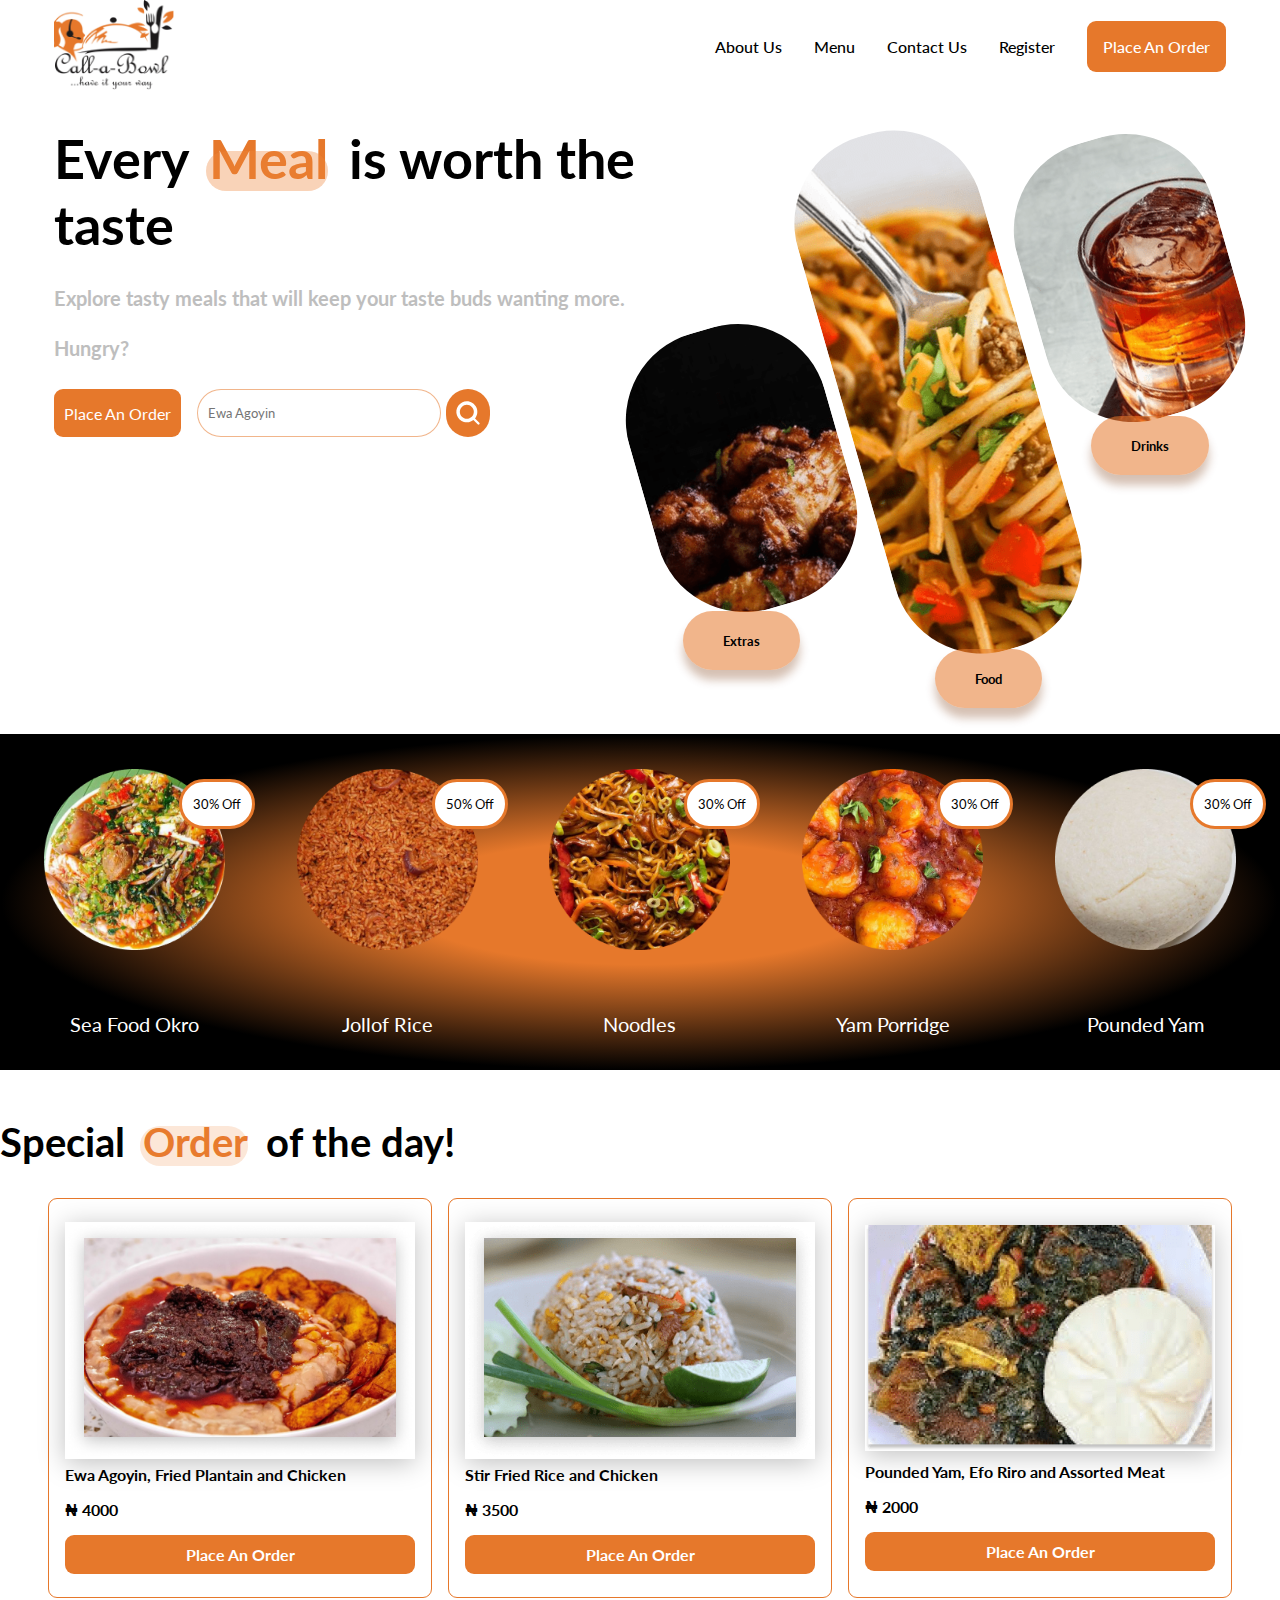
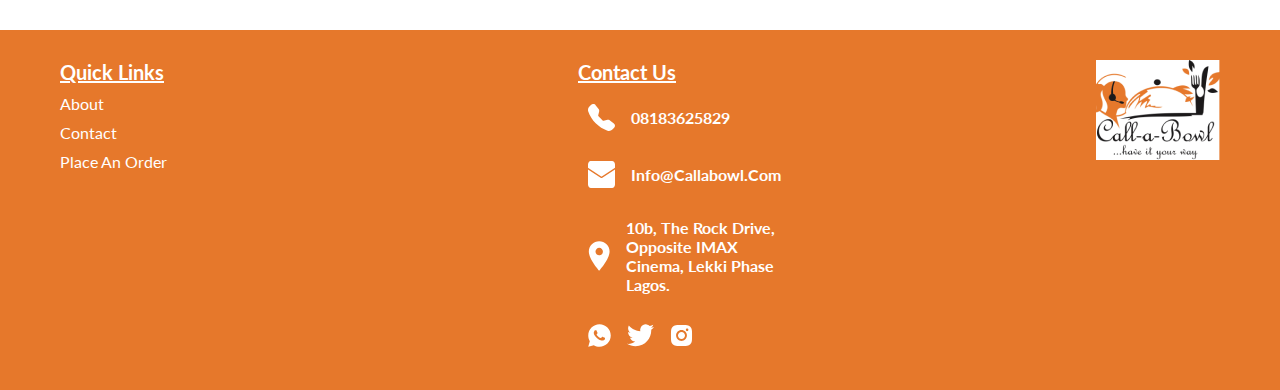
==== index.html @ 38d859dd "added cart" ====
<!DOCTYPE html>
<html lang="en">
<head>
    <meta charset="UTF-8">
    <meta http-equiv="X-UA-Compatible" content="IE=edge">
    <meta name="viewport" content="width=device-width, initial-scale=1.0">
    <meta property="og:title" content="Call A Bowl">
    <meta property="og:description" content="A passionate web developer">
    <meta property="og:image" content="https://github.com/AduDanielTech/Adu-Daniel/blob/main/Portfolio-website/image/page-link-img.png?raw=true">
    <meta property="og:url" content="https://adu-daniel-fhejs7g.vercel.app/">
    <title>Call A Bowl</title>
    <link rel="stylesheet" href="style.css">
    <link
    rel="stylesheet"
    href="https://cdnjs.cloudflare.com/ajax/libs/font-awesome/5.14.0/css/all.min.css"
  />

    
</head>
<body>
    <header>
        <nav class="nav"  id="nav">            
        <div class="nav-header" >
            <a href="https://adudanieltech.github.io/call-a-bowl/">

                <img src="./images/logo 4.png" alt="logo" class="nav_logo_img">    
            </a>
            <button class="nav-toggle">
             <i class="fas fa-bars"></i>
           </button>       
           
        </div>
         <div class="link_container">
            <div class="nav_links">
                <div class="nav_links_div">
                    <a href="./about.html" class="nav_link">
                        about us
                </a>
            </div>
                <div class="nav_links_div">
                    <a href="./menu.html" class="nav_link">menu</a>
                </div>
                <div class="nav_links_div">
                    <a href="./contact.html" class="nav_link">
                        contact us
                </a>
            </div>
                <div class="nav_links_div">
                    <a href="#register" class="nav_link">
                        register
                </a>
            </div>
                    <a href="./menu.html"class="orange-bg order_link" >
                        place an order
                </a>
        </div>
        
         </div>
        </nav>
    </header>
  <main >
    <section class="landing_page">
            <div>
                    <h1>
                        Every <span class="orange"><span class="orange_span"></span> <span class="orange_span"></span> Meal</span> is worth the taste
                    </h1>
                    <p>Explore tasty meals that will keep your taste buds wanting more. Hungry? </p>
                <div class="landing_buttons">
                    <a href="./menu.html" class="orange-bg order_btn">place an order</a>
                  <div class="search">
                    <input type="text" placeholder="ewa agoyin">
                    <button class="orange-bg search_btn"><svg width="24" height="24" viewBox="0 0 24 24" fill="none" xmlns="http://www.w3.org/2000/svg">
                        <path fill-rule="evenodd" clip-rule="evenodd" d="M10.8329 0.333252C9.15562 0.333434 7.50284 0.735403 6.01286 1.50551C4.52288 2.27562 3.23907 3.39145 2.26889 4.75961C1.29871 6.12776 0.670397 7.70842 0.436546 9.36927C0.202695 11.0301 0.370113 12.7228 0.924785 14.3057C1.47946 15.8885 2.40524 17.3155 3.62464 18.4671C4.84404 19.6187 6.32156 20.4614 7.93353 20.9247C9.5455 21.388 11.245 21.4584 12.8898 21.13C14.5345 20.8017 16.0767 20.084 17.3872 19.0373L21.6747 23.3248C21.8947 23.5373 22.1894 23.6549 22.4953 23.6522C22.8012 23.6495 23.0938 23.5268 23.3101 23.3105C23.5264 23.0942 23.6491 22.8016 23.6518 22.4957C23.6545 22.1898 23.5369 21.8951 23.3244 21.6751L19.0368 17.3876C20.2712 15.8428 21.0442 13.9808 21.2669 12.016C21.4897 10.0512 21.1531 8.06342 20.2959 6.2815C19.4387 4.49957 18.0957 2.99591 16.4216 1.94359C14.7475 0.891278 12.8102 0.333081 10.8329 0.333252ZM3.83285 10.8333C3.83285 9.914 4.01391 9.00375 4.36569 8.15447C4.71748 7.30519 5.23309 6.53351 5.8831 5.8835C6.53311 5.23349 7.30479 4.71788 8.15407 4.3661C9.00334 4.01431 9.9136 3.83325 10.8329 3.83325C11.7521 3.83325 12.6624 4.01431 13.5116 4.3661C14.3609 4.71788 15.1326 5.23349 15.7826 5.8835C16.4326 6.53351 16.9482 7.30519 17.3 8.15447C17.6518 9.00375 17.8329 9.914 17.8329 10.8333C17.8329 12.6898 17.0954 14.4702 15.7826 15.783C14.4698 17.0958 12.6894 17.8333 10.8329 17.8333C8.97633 17.8333 7.19586 17.0958 5.8831 15.783C4.57035 14.4702 3.83285 12.6898 3.83285 10.8333Z" fill="white"/>
                        </svg>
                        </button>
                  </div>
                </div>
            </div>
            <div class="landing_page_images">
                <div class="tilt">
                    <div class="tilt-background" style="background: url(./images/image19.png) lightgray 50% / cover no-repeat;"></div>
                    <a  href="" class="tilt-text">Extras</a>
                </div>
                <div class=" tilt middle_tilt ">
                    <div class="tilt-background tilt-middle" style="background: url(./images/image17.png) lightgray 50% / cover no-repeat; "></div>
                    <a class="tilt-text">Food</a>
                    
                </div>
                <div class="tilt">
                    <div class="tilt-background" style="background: url(./images/image18.png) lightgray 50% / cover no-repeat;"></div>
                    <a class="tilt-text">Drinks</a>

                </div>
            </div>
    </section>
    <section class="quick_select">
         <div>
            <a href="" class="quick_select_food">
                <div>
                    <img class="quick_select_food_ellipse" src="./images/Ellipse 18.png" alt="pizza">
                    <span class="off-price"> 30% off</span>
                </div>
                <p>Sea Food Okro</p>
            </a>
            <a href="" class="quick_select_food">
                <div>
                    <img class="quick_select_food_ellipse" src="./images/Ellipse 17.png" alt="pizza">
                    <span class="off-price"> 50% off</span>
                </div>
                <p>jollof rice</p>
            </a>
            <a href="" class="quick_select_food">
                <div>
                    <img class="quick_select_food_ellipse" src="./images/Ellipse 19.png" alt="pizza">
                    <span class="off-price"> 30% off</span>
                </div>
                <p>Noodles</p>
            </a>
            <a href="" class="quick_select_food">
                <div>
                    <img class="quick_select_food_ellipse" src="./images/Ellipse 20.png" alt="pizza">
                    <span class="off-price"> 30% off</span>
                </div>
                <p>Yam porridge</p>
            </a>
            <a href="./menu.html#YAM & PLANTAIN" class="quick_select_food">
                <div>
                    <img class="quick_select_food_ellipse" src="./images/Ellipse 22.png" alt="pizza">
                    <span class="off-price"> 30% off</span>
                </div>
                <p>Pounded yam</p>
            </a>
         </div>
    </section>
    <section class="special_order"> 
        
            <h1>Special <span class="orange"><span class="orange_span"></span>order</span> of the day!</h1>
            <div>
                <div class="special_order_cards">
                    <img class="special_order_cards_img" src="./images/Rectangle12.png">
                    <div class="special_details">
                    <p>Ewa Agoyin, Fried Plantain and Chicken</p>
                    <p class="special_details_price"> <strong> ₦</strong> 4000</p>
                    <button class="orange-bg order_btn">place an order</button>
                </div>
                </div>
                <div class="special_order_cards">
                    <img class="special_order_cards_img" src="./images/Rectangle13.png">
                    <div class="special_details">
                    <p>Stir Fried Rice and Chicken</p>
                    <p class="special_details_price"> <strong> ₦</strong> 3500</p>
                    <button class="orange-bg order_btn">place an order</button>
                </div>
                </div>
                <div class="special_order_cards">
                    <img class="special_order_cards_img" src="./images/Rectangle14.png">
                  <div class="special_details">
                    <p>Pounded Yam, Efo Riro and Assorted Meat</p>
                    <p class="special_details_price"> <strong> ₦</strong> 2000</p>
                    <button class="orange-bg order_btn">place an order</button>
                  </div>
                </div>
                
            </div>
        
    </section>
</main>
<a class="scroll-link top-link" href="#home">
    <i class="fas fa-arrow-up"></i>
  </a>
  <footer>
        
    <div class=" footer_div quick-links">
        <p class="footer-label">Quick links</p>
        <a href="#about">about</a>
        <a href="#contact">contact</a>
        <a href="#place-an-order">place an order</a>
        </div>
    <div class="footer_div contact_us_footer">
        <p class="footer-label">contact us</p>
       <div>
            <svg class="phone_svg" width="27" height="27" viewBox="0 0 27 27" fill="none" xmlns="http://www.w3.org/2000/svg">
            <path fill-rule="evenodd" clip-rule="evenodd" d="M3.18173 0.862255C3.477 0.56743 3.83156 0.338722 4.2219 0.191288C4.61225 0.0438543 5.02947 -0.0189393 5.44592 0.00706882C5.86237 0.0330769 6.26853 0.147293 6.6375 0.342147C7.00647 0.537002 7.32981 0.808046 7.58611 1.13732L10.6152 5.02869C11.1704 5.74251 11.3661 6.67232 11.1467 7.54982L10.2237 11.2454C10.1759 11.4369 10.1785 11.6374 10.2312 11.8275C10.2838 12.0176 10.3847 12.1909 10.524 12.3305L14.6702 16.4767C14.81 16.6163 14.9836 16.7174 15.174 16.77C15.3645 16.8227 15.5653 16.8251 15.757 16.7771L19.4509 15.854C19.884 15.7457 20.3359 15.7373 20.7727 15.8294C21.2095 15.9215 21.6196 16.1117 21.972 16.3856L25.8634 19.4129C27.2624 20.5014 27.3906 22.5686 26.1385 23.819L24.3936 25.5639C23.1449 26.8126 21.2785 27.3611 19.5387 26.7485C15.0857 25.1817 11.0426 22.6324 7.70929 19.2898C4.36684 15.957 1.81757 11.9145 0.250545 7.46207C-0.36033 5.72394 0.188107 3.85588 1.43686 2.60713L3.18173 0.862255Z" fill="white"/>
            </svg>
            <p>08183625829</p>
        </div>
       <div>
            <svg class="email_svg" viewBox="0 0 27 27" fill="none" xmlns="http://www.w3.org/2000/svg">
                <path d="M24.0652 0H2.93478C2.54938 0 2.16775 0.0918877 1.81169 0.270417C1.45563 0.448945 1.1321 0.710619 0.859578 1.0405C0.309199 1.70672 1.00572e-08 2.6103 1.00572e-08 3.55248V6.39447C-1.95074e-05 6.52211 0.0283686 6.6474 0.0821804 6.75717C0.135992 6.86694 0.21324 6.95714 0.305804 7.01828L13.2188 15.5442C13.3051 15.6012 13.4018 15.631 13.5 15.631C13.5982 15.631 13.6949 15.6012 13.7812 15.5442L26.6942 7.01828C26.7868 6.95714 26.864 6.86694 26.9178 6.75717C26.9716 6.6474 27 6.52211 27 6.39447V3.55248C27 2.6103 26.6908 1.70672 26.1404 1.0405C25.59 0.374278 24.8436 0 24.0652 0Z" fill="white"/>
                <path d="M14.3435 16.7931C14.085 16.9634 13.7955 17.0527 13.5012 17.0527C13.2069 17.0527 12.9173 16.9634 12.6589 16.7931L0.0135 8.44543L0 8.45609V23.4476C0 24.3897 0.309199 25.2933 0.859578 25.9596C1.40996 26.6258 2.15643 27.0001 2.93478 27.0001H24.0652C24.8436 27.0001 25.59 26.6258 26.1404 25.9596C26.6908 25.2933 27 24.3897 27 23.4476V8.45609L26.9865 8.44614L14.3435 16.7931Z" fill="white"/>
                </svg>
                <p>info@callabowl.com</p>                    
       </div>
       <div>
            <svg class="map_svg" viewBox="0 0 17 24" fill="none" xmlns="http://www.w3.org/2000/svg">
                <path d="M8.5 11.4375C7.75408 11.4375 7.03871 11.1412 6.51126 10.6137C5.98382 10.0863 5.6875 9.37092 5.6875 8.625C5.6875 7.87908 5.98382 7.16371 6.51126 6.63626C7.03871 6.10882 7.75408 5.8125 8.5 5.8125C9.24592 5.8125 9.96129 6.10882 10.4887 6.63626C11.0162 7.16371 11.3125 7.87908 11.3125 8.625C11.3125 8.99434 11.2398 9.36007 11.0984 9.7013C10.9571 10.0425 10.7499 10.3526 10.4887 10.6137C10.2276 10.8749 9.91753 11.0821 9.5763 11.2234C9.23507 11.3648 8.86934 11.4375 8.5 11.4375ZM8.5 0.75C6.41142 0.75 4.40838 1.57969 2.93153 3.05653C1.45469 4.53338 0.625 6.53642 0.625 8.625C0.625 14.5312 8.5 23.25 8.5 23.25C8.5 23.25 16.375 14.5312 16.375 8.625C16.375 6.53642 15.5453 4.53338 14.0685 3.05653C12.5916 1.57969 10.5886 0.75 8.5 0.75Z" fill="white"/>
                </svg>
                
            <p>10b, The Rock Drive, Opposite IMAX Cinema, Lekki Phase Lagos.</p>
       </div>
       <div class="footer_socials">
        <a href="">
            <svg width="23" height="23" viewBox="0 0 23 23" fill="none" xmlns="http://www.w3.org/2000/svg">
                <path d="M11.502 0.25C17.7153 0.25 22.752 5.28663 22.752 11.5C22.752 17.7134 17.7153 22.75 11.502 22.75C9.51384 22.7532 7.56071 22.2271 5.84322 21.2256L0.256469 22.75L1.77747 17.161C0.775199 15.443 0.248647 13.489 0.251969 11.5C0.251969 5.28663 5.28859 0.25 11.502 0.25ZM7.66797 6.2125L7.44297 6.2215C7.29731 6.23037 7.15495 6.26864 7.02447 6.334C6.90243 6.40311 6.79103 6.4895 6.69372 6.5905C6.55872 6.71763 6.48222 6.82788 6.40009 6.93475C5.98398 7.47577 5.75994 8.13998 5.76334 8.8225C5.76559 9.37375 5.90959 9.91037 6.13459 10.4121C6.59472 11.4269 7.35184 12.5012 8.35084 13.4969C8.59159 13.7365 8.82784 13.9773 9.08209 14.2011C10.3234 15.294 11.8026 16.0822 13.4021 16.5029L14.0411 16.6007C14.2492 16.612 14.4573 16.5963 14.6666 16.5861C14.9942 16.5692 15.3142 16.4805 15.6037 16.3263C15.751 16.2504 15.8948 16.1678 16.0346 16.0787C16.0346 16.0787 16.083 16.0472 16.1752 15.9775C16.3271 15.865 16.4205 15.7851 16.5465 15.6535C16.6398 15.5568 16.7208 15.4431 16.7827 15.3138C16.8705 15.1304 16.9582 14.7805 16.9942 14.4891C17.0212 14.2664 17.0133 14.1449 17.01 14.0695C17.0055 13.9491 16.9053 13.8243 16.7962 13.7714L16.1415 13.4778C16.1415 13.4778 15.1627 13.0514 14.5642 12.7791C14.5016 12.7518 14.4345 12.7361 14.3662 12.733C14.2892 12.7251 14.2115 12.7338 14.1381 12.7584C14.0648 12.783 13.9976 12.8231 13.941 12.8759C13.9353 12.8736 13.86 12.9377 13.0466 13.9233C12.9999 13.986 12.9356 14.0334 12.8619 14.0594C12.7881 14.0855 12.7083 14.089 12.6326 14.0695C12.5593 14.0498 12.4875 14.025 12.4177 13.9953C12.2782 13.9368 12.2298 13.9142 12.1342 13.8737C11.4885 13.592 10.8907 13.2113 10.3623 12.7454C10.2206 12.6216 10.089 12.4866 9.95397 12.3561C9.51138 11.9323 9.12566 11.4528 8.80647 10.9296L8.74009 10.8228C8.69242 10.7509 8.65387 10.6735 8.62534 10.5921C8.58259 10.4268 8.69397 10.294 8.69397 10.294C8.69397 10.294 8.96734 9.99475 9.09447 9.83275C9.21822 9.67525 9.32284 9.52225 9.39034 9.41313C9.52309 9.19938 9.56472 8.98 9.49497 8.81013C9.17997 8.04063 8.85372 7.2745 8.51847 6.514C8.45209 6.36325 8.25522 6.25525 8.07634 6.23387C8.01559 6.22712 7.95484 6.22038 7.89409 6.21588C7.74301 6.20837 7.59162 6.20987 7.44072 6.22038L7.66684 6.21137L7.66797 6.2125Z" fill="white"/>
                </svg>
        </a>
            <a href="">
                <svg width="27" height="23" viewBox="0 0 27 23" fill="none" xmlns="http://www.w3.org/2000/svg">
                    <path d="M8.48137 22.3124C18.6705 22.3124 24.2443 13.8699 24.2443 6.56132C24.2443 6.32507 24.2443 6.08545 24.2342 5.8492C25.3193 5.06364 26.2559 4.09108 27 2.97707C25.9863 3.42401 24.9122 3.71857 23.8123 3.8512C24.9708 3.15871 25.8385 2.06915 26.2541 0.785011C25.1657 1.42985 23.9743 1.88252 22.7323 2.1232C21.8973 1.23393 20.7924 0.64481 19.5886 0.447102C18.3849 0.249394 17.1496 0.454129 16.074 1.02959C14.9984 1.60506 14.1426 2.51913 13.6391 3.63024C13.1357 4.74134 13.0126 5.98746 13.2891 7.17557C11.0864 7.06513 8.93163 6.49293 6.96438 5.49608C4.99714 4.49923 3.2614 3.1 1.86975 1.38914C1.16326 2.60934 0.947656 4.05269 1.26672 5.42609C1.58577 6.79948 2.41558 7.99997 3.58762 8.78376C2.70935 8.75392 1.85038 8.51808 1.08 8.09526V8.1712C1.08151 9.44945 1.52433 10.688 2.3336 11.6774C3.14287 12.6669 4.26895 13.3465 5.5215 13.6016C5.04607 13.7325 4.55495 13.7978 4.06181 13.7956C3.71416 13.7967 3.3672 13.7645 3.02569 13.6994C3.3797 14.7998 4.06902 15.7619 4.9971 16.4509C5.92518 17.1399 7.04554 17.5214 8.20125 17.5419C6.23794 19.0839 3.81274 19.9203 1.31625 19.9162C0.876354 19.9181 0.436764 19.8927 0 19.8403C2.53381 21.4556 5.47644 22.3134 8.48137 22.3124Z" fill="white"/>
                    </svg>
                    
            </a>
            <a href="">
                <svg width="23" height="23" viewBox="0 0 23 23" fill="none" xmlns="http://www.w3.org/2000/svg">
                    <path d="M11.5 7.98521C9.56465 7.98521 7.98526 9.5646 7.98526 11.5C7.98526 13.4353 9.56465 15.0147 11.5 15.0147C13.4354 15.0147 15.0147 13.4353 15.0147 11.5C15.0147 9.5646 13.4354 7.98521 11.5 7.98521ZM22.0416 11.5C22.0416 10.0445 22.0548 8.6022 21.973 7.14937C21.8913 5.46187 21.5063 3.96421 20.2724 2.73023C19.0357 1.49361 17.5407 1.11128 15.8532 1.02954C14.3978 0.947806 12.9555 0.960989 11.5026 0.960989C10.0472 0.960989 8.60489 0.947806 7.15205 1.02954C5.46455 1.11128 3.9669 1.49624 2.73291 2.73023C1.49629 3.96685 1.11397 5.46187 1.03223 7.14937C0.950491 8.60484 0.963675 10.0471 0.963675 11.5C0.963675 12.9528 0.950491 14.3977 1.03223 15.8505C1.11397 17.538 1.49893 19.0357 2.73291 20.2697C3.96953 21.5063 5.46455 21.8886 7.15205 21.9704C8.60752 22.0521 10.0498 22.0389 11.5026 22.0389C12.9581 22.0389 14.4004 22.0521 15.8532 21.9704C17.5407 21.8886 19.0384 21.5037 20.2724 20.2697C21.509 19.0331 21.8913 17.538 21.973 15.8505C22.0574 14.3977 22.0416 12.9554 22.0416 11.5ZM11.5 16.9079C8.50733 16.9079 6.09209 14.4926 6.09209 11.5C6.09209 8.50728 8.50733 6.09204 11.5 6.09204C14.4927 6.09204 16.9079 8.50728 16.9079 11.5C16.9079 14.4926 14.4927 16.9079 11.5 16.9079ZM17.1294 7.13355C16.4307 7.13355 15.8664 6.56929 15.8664 5.87056C15.8664 5.17183 16.4307 4.60757 17.1294 4.60757C17.8281 4.60757 18.3924 5.17183 18.3924 5.87056C18.3926 6.03648 18.3601 6.2008 18.2967 6.35413C18.2333 6.50746 18.1402 6.64677 18.0229 6.76409C17.9056 6.88141 17.7663 6.97444 17.613 7.03783C17.4596 7.10123 17.2953 7.13376 17.1294 7.13355Z" fill="white"/>
                    </svg>                            
            </a>
       </div>
    </div>
    
      <img src="./images/logo 4.png" alt="logo" class="footer_logo">  
    
</footer>
    <script src="./js/app.js"></script>
</body>
</html>
---- style.css ----
@import url('https://fonts.googleapis.com/css2?family=Lato:wght@400;700&display=swap');

/* DEFAULTS */
*,
::after,
::before {
  margin: 0;
  padding: 0;
  box-sizing: border-box;
}


:root{
    --white-:#ECECEC;
    --white-low-:#D9D9D9;
    --grey--:rgb(190, 190, 190);
    --orange-100:#E6782B;
    --orange-20:#E6782B33;
    --orange-10:hsla(25, 87%, 59%, 0.2);
    --orange-50:#E6782B8C;
    --orange-80:#E6782BCC;
    --orange-radial-:#E6782B, #000000;
    --default-font-size:1.25rem;
    --small-font-size:1rem;
    --smaller-font-size:0.8rem;
    --smallest-font-size:0.6rem;
    --landing-header-size:  3.4rem;
    --special-order-header-size:2.5rem;
    --page-padding-: 0px 54px ;
    --transition:all ease-in-out 0.3s;
    --btn-font-size-:1rem;
    --lato-font-family:'Lato', sans-serif;
    --light-shadow: 0 5px 15px rgba(0, 0, 0, 0.1);
    --dark-shadow: 0 5px 15px rgba(0, 0, 0, 0.2);
    --radius: 0.5rem;
    --overlay-button-width-:1.5rem;
}
section{
    display: flex;
    max-width: 1300px;
    margin:var(--page-padding-);
}



html {
    scroll-behavior: smooth;
  }

a{
    text-decoration: none;
    color: black;
}
h1,h2,h4,h4,p,a,button,input{
    font-family: 'Lato', sans-serif;
}

button{
    border: none;
    outline: none;
    background: none;
    display: flex;
    align-items: center;
    justify-content: center;
}
a , p, button ,span{
    font-size: var(--default-font-size);
}

.orange{
    color: var(--orange-100) !important;
    position: relative;
    height: 5px;
    width: fit-content;
    margin: 0px 0.5rem;
}
.orange_span{
    position: absolute;
    background-color: var(--orange-10);
    border-radius: 50px;
    width: calc(100% + 3px);
    padding: 3px 10px;
    bottom: 0;
    right: 0px;
    height: 40px;
}
.orange-bg{
    border-radius: 9px;
    background: #E6782B;
    color: white;
    }
.orange-bg:hover{
    background:  #f5761b;
    color: white;
    }
    
    


body {
    transition: all ease-in-out 0.3s;
    
    height: 100%;
    font-family: 'Lato', sans-serif;
    display: flex;
    flex-direction: column;
    width: 100%;
    

}
main{
    display: flex;
    flex-direction: column;
    width: 100%;
    justify-content: center;
    align-items: center;
    min-height: 80vh;

}
/* NAVIGATIION */
header{
    padding:var(--page-padding-);
    width: 100%;
}
nav{
    display:flex;
    justify-content: space-between;
align-items: center;
width: 100%;
z-index: 10;
}

nav a {
    text-transform: capitalize;
    color: #000;
    font-weight: 500;
    line-height: normal;
    font-size: var(--small-font-size);
}
.nav_link:hover{
    color: var(--orange-100);
    font-weight: 700;
}
.link_container{
    height: 100%;
}
.nav_logo_img{
    width: 120px;
height: 90px;
}

.nav_links{
display: flex;
justify-content: center;
align-items: center;
gap: 2rem;

}

.order_link{
    display: flex;
    padding: 1rem;
    justify-content: center;
    align-items: center;
}

.nav-toggle {
    font-size: 2rem;
    color: var(--orange-100);
    background: transparent;
    border-color: transparent;
    transition: var(--transition);
    cursor: pointer;
    display: none;
  }
  .nav-toggle:hover {
    color: ora;
    transform: rotate(90deg);
  }

  .fixed-nav {
    position: fixed;
    top: -0.5rem;
    padding:var(--page-padding-);
    padding-top: 0.5rem;
    left: 0;
    width: 100%;
    background: white;
    
  }
  .fixed-nav .links a {
    color: var(--clr-grey-1);
  }
  .fixed-nav .links a:hover {
    color: var(--clr-secondary);
  }

  .top-link {
    font-size: 1.25rem;
    position: fixed;
    bottom: 3rem;
    right: 3rem;
    background: var(--orange-100);
    width: 2rem;
    height: 2rem;
    display: grid;
    place-items: center;
    border-radius: var(--radius);
    color: white;
    animation: bounce 2s ease-in-out infinite;
    visibility: hidden;
    z-index: -100;
  }
  .show-link {
    visibility: visible;
    z-index: 3;
  }
  

/* sECTION LANDING PAGE */

.landing_page{
    padding-top: 2rem;
    margin-bottom: 1rem;
    flex-wrap: wrap;
}

.landing_page> div:first-child{
    display: flex;
    align-items: baseline;
    flex-direction: column;
    width: 50%;
    height: 80%;
    gap: 1rem;
}

.landing_page h1, .landing_page h1> span{
font-size: var(--landing-header-size);
font-weight: 700;
}

.landing_page p{
    font-weight: 700;
    line-height: 50px;
    color: var(--grey--);
}
.landing_buttons{
    display: flex;
    height: 3rem;
    gap :1rem;
    flex-wrap: wrap;    
    width: 100%;
    
}
.order_btn{
    text-transform: capitalize;
    font-size: var(--btn-font-size-);
    padding: 10px;
    display: flex;
    justify-content: center;
    align-items: center;
    flex-wrap: nowrap;
    cursor: pointer;
}
.search{
    display: flex;
    gap: 5px;
    width: 50%;
}
.search_btn{
    border-radius: 50px;
    display: flex;
    justify-content: center;
    align-items: center;
    padding: 10px;
}


.landing_buttons input{
    border-radius: 50px;
    border: var(--orange-50) 1px solid;
    text-transform: capitalize;
    padding: 10px;
    width: 300px;
}
.landing_page> div:last-child{
    width: 50%;
    display: flex;
    height: 100%;
}
.tilt{
    height: 100%;
    width: 203px;
    display: flex;
    flex-direction: column;
    position: relative;
    align-items: center;

}
.tilt-background{
    width: 100%;
    border-radius: 90px;
    height: 286px;
    transform: rotate(-16deg);  
}
.tilt-text{
    position: relative;
    color: rgb(0, 0, 0) !important;
    
}
.middle_tilt {
    width: 190px;
}
.middle_tilt a{
transform: translateX(40px);    
}
.tilt-middle{
    height: 534px;
}
.tilt a{
    font-size: var(--smaller-font-size);
    display: inline-flex;
    height: 59px;
    padding: 0px 40px;
    flex-direction: column;
    justify-content: center;
    align-items: center;
    flex-shrink: 0;
    border-radius: 60px;
background: rgba(230, 120, 43, 0.55);
box-shadow: 0px 10px 10px 0px rgba(117, 48, 0, 0.30);
color: #000;
font-weight: 700;
line-height: 100px; 
}

.tilt:first-of-type{
    transform: translateY(180px) translateX(-10px);
}

.tilt:last-of-type a{
    transform: translateX(20px) translateY(-5px);
}

















.quick_select{
    display: flex;
    justify-content: center;
    align-items: center;
    width: 100%;
    position: relative;
    overflow-x: hidden;
height: 336px;
background: radial-gradient(49.86% 49.86% at 49.96% 50.14%, #E6782B 37.04%, #000 100%);

}
.quick_select > div{
    width: 100%;
    display: flex;
    padding: 0rem 1rem;
    gap: 1rem;
    
}
.quick_select_food{
    width: 100%;
    height: 307px;
    display: flex;
    flex-direction: column;
    justify-content: space-between;
    align-items: center;
    text-transform: capitalize;
    padding: 20px 0px;
}

.quick_select_food p{
    color: white;
    text-transform: capitalize;
}
.quick_select_food > div{
    position: relative;
}

.quick_select_food_ellipse{
    border-radius: 50px;
    border-radius: 50px;
    width: 100%;
    aspect-ratio: 1 1;
}
.off-price{
    position: absolute;
    top: 10px;
    right: -30px;
    display: inline-flex;
padding: 14px 11px;
font-size: var(--smaller-font-size);
justify-content: center;
align-items: center;
border-radius: 30px;
border: 3px solid #E6782B;
background: #FFF;
}



/* SPECIAL ORDER  */
.special_order{
    margin-top: 3rem;
    margin-bottom: 2rem;
    display: flex;
    justify-content: space-between;
    align-items: center;
    flex-direction: column;
    width: 100%;
}
.special_order h1{
    width: 100%;
    align-items: start;
    justify-content: flex-start;
    color: #000;

font-size: var(--special-order-header-size);
font-weight: 700;
line-height: normal;
margin-bottom: 2rem;
}
.special_order span{
    font-size: var(--special-order-header-size);
    text-transform: capitalize;
}
.special_order > div{
    width: 100%;
    display: flex;
    justify-content: center;
    align-items: flex-start;
    flex-wrap: wrap;
    gap: 1rem;
}
.special_order_cards{
    width: 30%;
    display: flex;
padding: var(--default-font-size) var(--small-font-size); 
justify-content: space-around;
min-height: 400px;
flex-direction: column;
align-items: start;

border-radius: 9px;
border: 1px solid #E6782B;
background: #FFF;
}
.special_order_cards_img{
    aspect-ratio: 1  1;
    width: 100%;
    object-fit:contain;
 box-shadow: 0px 4px 25px 0px rgba(0, 0, 0, 0.25);
}
.special_order_cards p{
    font-size: var(--small-font-size);
    color: #000;
    font-weight: 700;
}
.special_order_cards button{
    color: #FFF;
font-weight: 700;
line-height: normal;
}
.special_details{
    display: flex;
    flex-direction: column;
    gap: 1rem;
    width: 100%;
}












footer{
    width: 100%;
    display: flex;
padding: 30px 60px;
align-items: flex-start;
justify-content: space-between;
background: #E6782B;
width: 100%;
}
.footer_div{
    display: flex;
flex-direction: column;
justify-content: space-between;
height: 100%;
align-items: flex-start;
gap: 10px;      
width:  20%;
}
footer p{
    color: white;
    font-weight: 700;
    text-transform: capitalize;
}

.footer-label{
    text-decoration: underline; 

}
footer svg{
    fill: white;
}
footer a{
    text-transform: capitalize;
    color: #FFF;
font-weight: 400;
line-height: normal;
font-size: var(--small-font-size);
}
.contact_us_footer> div{
    display: flex;
    align-items: center;
    justify-content: center;
    gap: 1rem;
    padding: 10px;
}
.contact_us_footer> div{
    display: flex;
    align-items: center;
    justify-content: center;
    gap: 1rem;
    padding: 10px;
}
.contact_us_footer> div p{
    font-size: var(--small-font-size);
}
.footer_logo{
height: 100px;
}
.footer_socials{
    gap: 2rem;
    display: flex;
}
.phone_svg, .email_svg{
    width: 27px;
    height: 27px;
}

.map_svg{
    width: 60px;
    height: 60px;
}





/* //////////////////////////////////////// */
/* ABOUT US PAGE */
/* //////////////////////////////////////// */


.about_sect{
    display: flex;
    flex-direction: column;
    gap: 1rem;
    font-family: var(--lato-font-family);
    font-size: var(--default-font-size);
    word-spacing: 5px;
}
.section_header{
    width: 100%;
    display: flex;
    align-items: center;
    justify-content: center;
    font-size: var(--landing-header-size);
    gap: 1rem;
}
.section_header > span{
    font-size: var(--landing-header-size);
    text-transform: capitalize;
    color: var(--orange-80);
    border-bottom: 1px solid var(--orange-50);
}
.about_cont{
    display: flex;
    width: 100%;
    height: 500px;
    gap: 10%;
    flex-wrap: wrap;
    align-items: center;
}
.about_text{
    width: 40%;
    display: flex;
    flex-direction: column;
    gap: 1rem;
}
.about_cont p{
    font-size: var(--smaller-font-size);
}
.main_about_img{
    width: 50%;
    height: 100%;
    position: relative;
    background-repeat: no-repeat;
    background-position:center;
    background-size: contain;
    border-radius: 40% 30% 38% 33% / 36% 30% 49% 38%;
}

.inner_img{
    position: absolute;
    bottom: 30px;
    right: 30px;
}
.inner_img_smaller{
    position: absolute;
    width: 40px;
    right: 10px;
    top: 100px;
}
.inner_img_sphere{
    position: absolute;
    width: 70px;
    height: 20px;
    left: 250px;
    bottom: 10px;
    transform: rotate(150deg);
}
.about_sect .bold_text{
    font-weight: 800;
}
.second_about_div{
    display: flex;
    width: 100%;
}
.second_about_div > div{
    display: flex;
    flex-direction: column;
    gap: 1rem;
 }
 .second_about_div > div > div {
    display: flex;
    width: 100%;
    justify-content: space-between;
    gap: 1rem;
 }
.bold_text{
    width: 50%;
}
.inner_img_2{
    position: absolute;
    top: 150px;
    left: -50px;
}
.inner_img_smaller_2{
    position: absolute;
    width: 40px;
    left: 80px !important;
    bottom: 5px;
    
}
.inner_img_sphere_2{
    position: absolute;
    width: 70px;
    height: 20px;
    left: 140px;
    top: 30px;
    transform: rotate(120deg);
}







/* //////////////////////////////////////// */
/* //////////LOCATION////////////// */
/* //////////////////////////////////////// */


.location_section{
    width:100%;
    height: 80vh;
  padding:0px 1rem;
  justify-content: space-evenly;
  align-items: center;
  gap: 2rem;
}

.location_cont{
    display: flex;
    width: 100%;
    gap: 5%;
    flex-wrap: wrap;
    padding: 3rem;
    align-items: center;

}
.location_section > div{
    gap: 5%;
}


.location_icon{
        width: 22px;
        height: 21px;
}
.location_input_cont{
    display: flex;
    gap: 1rem;
    background-color:white;
    border-radius: 4px;
    padding: 0.7rem 0.5rem;
    width: 100%;
    justify-content: center;
    align-items: center;
}
.location_input{
    width: 100%;
    border: none;
    outline: none;
    font-size: var(--default-font-size);
}


.location_input_container{
    background-color: var(--orange-100);
    width: 100%;
    height: fit-content;
    position: sticky;
    top: 0px; /* Adjust this value as needed */
    border-radius: 9px;
    padding: 10px; /* Optional styling for the fixed div */
}


.location_input_background{
    padding: 1rem 2rem;
    background-color: var(--orange-100);
    border-radius: 9px;
    height: fit-content;

}
.location_map{
    background-color: slategrey;
    height: 100%;
    width: 45%;  
}
.location_google_map{
    width: 100%;
    height: 100%;
}
.location_suggestions{
    width: 50%;
    
    gap: 2rem;
    overflow-y: auto;
    position: relative;

    display: flex;
    flex-direction: column;
}
.location_suggestions::-webkit-scrollbar-track{
background-color: rgb(199, 199, 199);


}
.location_suggestions::-webkit-scrollbar-thumb{
border-radius: 20px;
background-color: var(--orange-50);

}
.location_suggestions::-webkit-scrollbar{
    width: 5px;

}
.location_suggestion {
    padding: 1rem 1.2rem;
    width: 100%;
    display: flex;
    flex-direction: column;
    gap: 0.5rem;
    height: fit-content;
    border-radius: 9px;
    background-color: var(--orange-20);
}
.location_distance{
    font-size: var(--smallest-font-size);
}
 

/* //////////////////////////////////////// */
/* //////////MENU////////////// */
/* //////////////////////////////////////// */

.menu_section{
    margin: 0px;
    width: 100%;
    flex-direction: column;
    gap: 1.5rem;
}

.menu_cont{
    box-shadow: 0 10px 10px 0 rgba(0,0,0,.05);
}
.menu_bg_img_{
    width: 100%;
    object-fit: cover;
    height: 200px
}
.menu_titles_cont{
    width: 100%;
    display: flex;
    padding: 1rem 1rem 0.4rem 1rem;
    gap: 1.5rem;
    justify-content: space-between;
    position: sticky;
   top :5.8rem;
   background-color: rgb(255, 255, 255);
   width: 100%;
   overflow-x: scroll;

}


.menu_title{
    display: flex;
    width: fit-content;
    padding: 0.5rem;
    white-space: nowrap;
    align-items: center;
    justify-content: center;
    text-transform: uppercase;
    font-size: var(--smaller-font-size);
    border-radius: 9px;
}
.menu_title:hover{
  cursor:pointer;
}
.active_title{
    border: 1px solid var(--orange-100);
    font-weight: 700;
}
.menu_item_div{
    width: 45%;
}
.menu_item{
    display: flex;
    justify-content: space-between;
    flex-direction: column;
    padding: 1rem 2rem;
    width: 100%;
    gap: 3rem;
}

.menu_titles_cont::-webkit-scrollbar-track{
    background-color: rgb(199, 199, 199);
    
    
    }
.menu_titles_cont::-webkit-scrollbar-thumb{
    border-radius: 20px;
    
    background-color: var(--orange-50);
    
    }
.menu_titles_cont::-webkit-scrollbar{
        height: 0.1rem;
    
    }

.menu_titles_cont{
    box-shadow: 0 2px 5px 0 rgba(0,0,0,.05);
}

.menu_main_cont{
    display: flex;
    flex-direction: column;
    gap: 1rem;
}
.item_menu_name{
    text-transform: uppercase;
    font-size: var(--small-font-size);
    margin-bottom: 1rem;
    font-weight: 800;
}
.item_menu_name:before {
    content: "\B7 ";
}
.item_menu_name:after {
    content: "\B7 ";
}
.menu_item_image{
    width: 100%;
    object-fit: cover;
    height:100%;
    border-radius: 9px;
}
.menu_item_from_api{
    width: 100%;
    display: flex;
    gap: 1rem;
    cursor: pointer;
}
.menu_item_image{
    width: 7.5rem;
    height: 7.5rem;
    object-fit: contain;
}
.item_name_cont{
    display: flex;
    width: 100%;
    flex-direction: column;
    gap: 1rem;
}
.item_name {
    display: flex;
    
    justify-content: space-between;
}
.item_name p{
    font-size: var(--small-font-size);
    font-weight: 600;
}
.item_name span{
    font-size: var(--smaller-font-size);
    padding: 0.2rem;
    height: fit-content;
    border-radius: 2px  !important;

}
.item_price{
    width: 100%;
    display: flex;
    padding: 0px var(--defa);
    justify-content: end;
    align-items: center;
    color: rgb(56, 56, 56);
}
.item_price_text{
    margin-left: 0.2rem;
    font-size: var(--default-font-size);
    color: rgb(56, 56, 56);
}


.cart_overlay_bottom{
    background-color: var(--orange-80);
    width: 100%;
    cursor: pointer;
    padding: 1rem;
    text-transform: uppercase;
    font-size: var(--small-font-size);
    justify-content: space-between;
    position: fixed;
    bottom: 0;
    color: white;
    display: none;
}

.open_cart_overlay_bottom{
    display: flex;
}
.added_items{
    text-transform: capitalize;
    display: flex;
    gap: 0.3rem;
}



/* MODAL OVERLAY */


.modal-overlay {
    position: fixed;
    top: 0;
    left: 0;
    width: 100%;
    height: 100%;
    background: rgba(56, 57, 58, 0.5);
    display: flex;
    justify-content: end;
    align-items: center;
    transition: var(--transition);
     visibility: hidden; 
    z-index: -10;
    z-index: 100;
  }
  /* OPEN/CLOSE MODAL */
  .open-modal {
    visibility: visible !important;
    z-index: 100;
  }
  .closee-btn{
    z-index:255;
  }
  .modal-container {
    background: white;
    border-radius: var(--radius);
    width: fit-content;
    height:90%;
    max-width: var(--fixed-width);
    position: relative;
    overflow-y: scroll;
  }
  .modal-container::-webkit-scrollbar-track{
    background-color: rgb(199, 199, 199);
    
    
    }
    .modal-container::-webkit-scrollbar-thumb{
    border-radius: 20px;
    background-color: var(--orange-50);
    
    }
    .modal-container::-webkit-scrollbar{
        border-radius: 20px;
        width: 3px;
    
    }
  .modal-container > div{
    width:100%;
  }
  .menu_cont_overlay{
    padding: 1rem;
    display: flex;
    flex-direction: column;
    gap: 1rem;
    width: 50%;
    
  }

  .menu_product_price{
    display: flex;
    align-items: center;
    gap: 0.2rem;
  }

  .dont_show{
    display: none;
  }

.menu_overlay_title{
    color: #000;
    font-size: var(--small-font-size);
font-weight: 800;
word-spacing: 0.3rem;
text-transform: capitalize;
}
.order_title{
    width: 100%;
    text-align: center;
}
.border_bottom_menu{
    padding-bottom: 1rem;
    border-bottom:2px solid var(--orange-80);
}
.menu_product_quantity{
    display: flex;
    justify-content: space-between;

}
.menu_quantity_change{
    width: 50%;
    display: flex;
    justify-content: space-around;
    align-items: center;

}
.menu_quantity_change_button{
    display: flex;
    align-items: center;
    justify-content: center;
    font-size: var(--default-font-size);
    height:var(--overlay-button-width-);
    background-color: transparent;
    border-radius: 50%;
    border: 1px solid var(--grey--);
    color: var(--grey--);
    width:var(--overlay-button-width-);
}
.menu_quantity_change_button:active , .menu_quantity_change_button:hover, .menu_quantity_change_button:focus{
    color: var(--orange-100); 
    border: 1px solid var(--orange-100);   
}

.menu_product_drink{
    padding-bottom: 0.5rem;
}



 .menu_product_drink_checkbox_label p{
    font-size: var(--smaller-font-size) !important;  
 }
 .menu_product_drink_checkbox_cont{
    display: flex;  
    justify-content: center;
    align-items: center;
    gap: 10%;
 }
 .menu_product_drink_checkbox{
    text-transform: capitalize;
    width: 100%;
    display: flex;
    flex-wrap: wrap;
    justify-content: center;
    align-items: center;
    gap: 10%;
 }
 .menu_product_drink_checkbox_label {
    display: flex;
    position: relative;
    flex-direction: column;
    justify-content: center;
    align-items: center;
    gap: 0.5rem;
    cursor: pointer;
    font-size: var(--smallest-font-size);
    
}
  /* Hide the default checkbox */
  input[type=checkbox] {
    visibility: hidden;
}
  
/* Creating a custom checkbox
based on demand */
.geekmark {
    position: relative;
    display: flex;
    height:var(--overlay-button-width-);
    width:var(--overlay-button-width-);
    background-color: transparent;
    border-radius: 50%;
    border: 1px solid var(--orange-100);
}
.menu_product_swallow_checkbox{
    padding: 1rem;
    display: grid;
    grid-template-columns: repeat(3, 1fr);
    place-content: center;
}
/* The container */
.menu_product_swallow_checkbox_container {
    display: block;
    position: relative;
    padding-left: 1.6rem;
    margin-bottom: 12px;
    cursor: pointer;
    font-size: var(--smaller-font-size);
    -webkit-user-select: none;
    -moz-user-select: none;
    -ms-user-select: none;
    user-select: none;
  }
  
  /* Hide the browser's default checkbox */
  .menu_product_swallow_checkbox_container input {
    position: absolute;
    opacity: 0;
    cursor: pointer;
    height: 0;
    width: 0;
  }
  .menu_product_swallow_checkbox_container p {
  font-size: var(--smaller-font-size);
  }
  
  /* Create a custom checkbox */
  .menu_product_swallow_checkbox_checkmark {
    position: absolute;
    top: 0;
    left: 0;
    height: 1.3rem;
    width: 1.3rem;
    border: 1px solid var(--orange-100);
    background-color: var(--orange-20);
    border-radius: 50%;
  }
  
  /* On mouse-over, add a grey background color */
  .menu_product_swallow_checkbox_container:hover input ~ .menu_product_swallow_checkbox_checkmark {
    background-color: #ccc;
  }
  
  /* When the checkbox is checked, add a blue background */
  .menu_product_swallow_checkbox_container input:checked ~ .menu_product_swallow_checkbox_checkmark {
    background-color: var(--orange-100);
  }
  
  /* Create the checkmark/indicator (hidden when not checked) */
  .menu_product_swallow_checkbox_checkmark:after {
    content: "";
    position: absolute;
    display: none;
  }
  
  /* Show the checkmark when checked */
  .menu_product_swallow_checkbox_container input:checked ~ .menu_product_swallow_checkbox_checkmark:after {
    display: block;
  }
  
  /* Style the checkmark/indicator */
  .menu_product_swallow_checkbox_container .menu_product_swallow_checkbox_checkmark:after {
    left: 7px;
    top: 5px;
    width: 5px;
    height: 10px;
    border: solid white;
    border-width: 0 3px 3px 0;
    -webkit-transform: rotate(45deg);
    -ms-transform: rotate(45deg);
    transform: rotate(45deg);
  }



.menu_product_drink_checkbox_label input ~ .geekmark {
    padding: 0.2rem;
}
  
.menu_product_drink_checkbox_label input:active ~ .geekmark {
    background-color: var(--orange-50);
}
  

.menu_product_drink_checkbox_label input:checked ~ .geekmark {
    content:"✔";
    color: white;
    background-color: var(--orange-50);
}


  
/* Display checkmark when checked */
.menu_product_drink_checkbox_label input:checked ~ .geekmark:after {
    display: block;
}


.menu_product_special_instructions input{
    margin-left: 1rem;
}
.special_instructions_input{
    width: 100%;
    border: none;
    outline: none;
    margin-top: 1rem;
    font-size: var(--smaller-font-size);
}
.menu_overlay_submit{
    background-color: var(--orange-100);   
    color: white;
    padding: 1rem;border-radius: 9px;
    font-size: var(--default-font-size);
    display: flex;
    justify-content: space-between;
    margin-bottom: 10px;
}
.overlay_total_price{
    display: flex;
    gap: 0.3rem;
}
.close_btn{
    display: flex;
    text-align: end;
    justify-content: end;
    align-items: end;
    padding-right: 1rem;
    cursor: pointer;
}













.cart_overlay {
    position: fixed;
    top: 0;
    left: 0;
    width: 100%;
    height: 100%;
    background: rgba(56, 57, 58, 0.5);
    display: flex;
    justify-content: end;
    align-items: center;
    transition: var(--transition);
     visibility: hidden;
    z-index: 100;
  }
  
  .closee-btn{
    z-index:255;
  }

  .cart_overlay_container {
      background: white;
      border-radius: var(--radius);
      width: 100%;
    height:100%;
    max-width: var(--fixed-width);
    display: flex;
    flex-direction: column;
    
    gap: 1rem;
    position: relative;
    overflow-y: scroll;
    padding:2rem 0.5rem;
  }
  .cart_overlay_container > div {
    display: flex;
    width: 100%;
  }
  .cart_overlay_checkoutDetails_cont{
    display: flex;
    flex-direction: column;
    height: 90%;
    justify-content: center;
    gap: 2rem;
    padding: 0.3rem;
    border: 1px solid var(--orange-100);
  }
  .cart_overlay_container::-webkit-scrollbar-track{
    background-color: rgb(199, 199, 199);
    
    
    }
    .cart_overlay_container::-webkit-scrollbar-thumb{
    border-radius: 20px;
    background-color: var(--orange-50);
    
    }
    .cart_overlay_container::-webkit-scrollbar{
        border-radius: 20px;
        width: 3px;
    }

    .cart_overlay_header{
        justify-content: space-between;
        align-items: center;
    }
    .cart_overlay_header .section_header{
        align-items: center;
        
        justify-content: start;
        width: 50%;
    }
    .cart_overlay_items{
        display: flex;
        flex-direction: column;
        height: 70%;
        overflow-y: scroll;
        padding-right: 1rem;
        gap: 0.5rem;
    }
    .cart_overlay_items::-webkit-scrollbar-track{
        background-color: rgb(199, 199, 199);
        
        
        }
        .cart_overlay_items::-webkit-scrollbar-thumb{
        border-radius: 20px;
        background-color: var(--orange-50);
        
        }
        .cart_overlay_items::-webkit-scrollbar{
            border-radius: 20px;
            width: 3px;
        }
    .cart_overlay_item{
        display: flex;
        border: 1px solid var(--orange-80);
        justify-content: space-between;
        align-items: center;
        width: 100%;
        padding: 0.7rem 0.7rem;
        border-radius: 10px;
    }
    .cart_overlay_item_product_cont{
        display: flex;
        flex-direction: column;
        gap: 0.4rem;
    }
    .cart_overlay_item_product_cont p {
        font-size: var(--smaller-font-size);
    }
    .cart_overlay_item_product_cont  span {
        font-size: var(--small-font-size);
    }
    .cart_overlay_item_product_cont_items{
        width: 50%;
    }
    .cart_overlay_item_product_drinks{
        color: #515151;
    }
    .cart_overlay_item_remove_btn{
        text-transform: capitalize;
        font-weight: 600;
        color: #515151;
        font-size: var(--smaller-font-size);
    }
    .cart_overlay_item_product_quantity_cont{
        display: flex;
        align-items: center;
        gap: 0.5rem;
    }
    .cart_overlay_item_product_quantity_cont > div{
        display: flex;
        justify-content: center;
        align-items : center;
        text-align: end;
    }
    .box_google{
        margin-left: 0.5rem;
        
        border: 2px solid var(--orange-100);
        padding: 1px 2px;
        font-size:var(--smaller-font-size);
        
    }
    .Layer_1{
        width: 1.3rem;
        fill: var(--orange-100);
        aspect-ratio:  1 1;
    }
    .Layer_2{
        width: 1.6rem;
    }
    .cart_overlay_item_product_price{
        display: flex;
        gap: 0.2rem;
        align-items: center;
        text-align: end;
    }
    .cart_overlay_item_product_price span{    
        font-size: var(--small-font-size);
    }
    .cart_overlay_checkout_details{
        display: flex;
        border-top: 2px solid #ebebec;
        height: fit-content;
        padding:1rem 0rem 0px 0rem  ;
        flex-direction: column;
        
        width: 100%;
        
    }
    .cart_overlay_checkout_details_coupon_cont{
        display: flex;
        justify-content: space-between;
        height: 2.3rem;
    }
    .cart_overlay_checkout_details_coupon_cont input{
        padding: 0.3rem;
        border-radius: 10px;
    }
    .cart_overlay_checkout_details_coupon_input{
        width: 68%;
        border-radius: 10px;
        border: 1px solid var(--orange-100);
    }
    .cart_overlay_checkout_details_coupon_btn{
        width: 30%;
        background-color: var(--orange-100);
        border: none;
        color: white;  
    }
    .cart_overlay_checkout_total_cont{
        
        display: flex;
        width: 100%;
        padding: 0px 2rem ;
        margin: 1rem 0px;
        
        justify-content: space-between;
    }
    .cart_overlay_checkout_total_cont > p {
        font-size: var(--default-font-size);
    }
    .cart_overlay_checkout_total{
        display: flex;
        gap: 0.3rem;
        justify-content: center;
        align-items: center;
        color: rgb(66, 66, 66);
    }
    .cart_overlay_checkout_total p{
        height: fit-content;
        font-size: var(--default-font-size);
        text-align: center;
    }
    .cart_overlay_checkout_btn{
        width: 100%;
        padding: 0px 2rem ;
        height: 3rem;
    }
    .cart_overlay_checkout_btn a{
        width: 100%;
        background-color: var(--orange-100);
        padding: .5rem;
        color: white;  
        border-radius: 10px;
        text-transform: capitalize;
        justify-content: center;
        display: flex;
        font-size: var(--small-font-size);
    }
    .close-btn span{
        font-size: var(--landing-header-size);
        color: var(--orange-80);
    }













/* //////////////////////////////////////// */
/* //////////  CONTACT US    ////////////// */
/* //////////////////////////////////////// */  
  

.contact_us_sect{
    flex-direction: column;
    gap: 2rem;
    width: 100%;
    margin: 0px;
}
.contact_us_bg_cont{
    width: 100%;
    margin-top: 1rem;
    height: 250px;
    border-radius: 9px;
    background: url(./images/contact_us_bg.png) no-repeat;
    background-size: cover;
    display: flex;
    justify-content: space-around;
    align-items: center;
}
.contact_us_bg_cont h1{
    color: white;
    font-size:var(--special-order-header-size);
}
.contact_us_bg_cont_
img{
    object-fit: contain;

}

.contact_us_cont{
    width: 100%;
    height: 100%;
    display: flex;
    justify-content: center;
    align-items: center;
    gap:2%;
}
.contact_us_form{
    width: 50%;
    display: flex;
    gap: 3%;
    flex-wrap: wrap;
}
.contact_us_form input,  .contact_us_form textarea{
    border: 1px solid var(--orange-100);
    padding: 1rem;
    font-size: var(--default-font-size);
    margin-bottom: 1rem;
    width: 48%;
    border-radius: 9px;
}
.email_contact_input{
    width: 99% !important; 
}
.textarea_contact_input{
    width: 99% !important; 
    display: flex;
    justify-content: start;
    align-items: start;
    height: 300px;
}
.form_submit_contact_input{
    width: 99% !important;
    background-color: var(--orange-100);
    color: white;
    text-transform: capitalize;
}

.client_location{
    width: 50%;
    height: 100%;
}
.client_location_map{
    width: 100%;
    height:200px;
}




.signup_form{
    width: 45%;
}

.hovering_back_btn{
    display: flex;
    width: 100%;
    height: fit-content;
    padding-left: 1rem;
    margin-top: 1rem;

}
.signup_section{
    margin: 3rem 0px 0px  0rem !important;
}

.back_icon{
    width: 2.5rem;
    border: 3px solid var(--orange-100);
    border-radius: 50px;
}





.preview_section{
    width: 100%;
    display: flex;
    flex-direction: column;
    min-height: 100vh;
    padding: 1rem;
    gap: 1rem;
    background-color:rgb(242, 242, 242);
    justify-content: center;
    position: relative;
}
.preview_customer_address_cont{ 
    display: flex;
    background-color: white;
    flex-direction: column;
    
    width: 100%;
}
.upper_preview_customer_address_cont{
    display: flex;
    justify-content: space-between;
    
}
.upper_preview_customer_address_cont{
    padding: 0.7rem;
border-bottom: 1px rgb(217, 217, 217) solid; 
}
.upper_preview_customer_address_cont_text{
    text-transform: uppercase;
}
.change_user_details{
    text-transform: capitalize;
    color: #264996;
    font-size: var(--small-font-size);
}
.lower_preview_customer_address_cont{
    padding: 1.5rem 1.5rem;
    
}
.lower_preview_customer_address_cont_header{
    font-size: var(--small-font-size);
    text-transform: capitalize ;
}

.lower_preview_customer_address_cont p> span{
    font-size: var(--small-font-size);
    color: #515151;
    
}
.lower_preview_customer_address_cont_p{
    font-size: var(--small-font-size);
    color: #515151;
    
}

.cart_preview_details{
    width: 100%;
    display: flex;
    flex-direction: column;
    gap: 0.7rem;
}
.preview_section > button{
    padding: 1rem;
    text-transform: capitalize;
}

.success{
    display: flex;
    flex-direction: column;
    justify-content: center;
    align-items: center;
    gap: 1rem;
}
.success_img{
    width: 14pxrem;
    aspect-ratio: 1 1;
}
.success_a{
    text-transform: capitalize;
    padding: 1rem 1rem;
}


.total_cont{
    display: flex;
    width: 100%;
    justify-content: space-between;
    align-items: center;
    padding: 1rem 2rem;
}




@media (min-width: 768px) and (max-width: 1150px) {

    
}
@media (min-width: 1150px)  {
    :root{
        
    }
    
    .landing_page{
        padding-top: 2rem;
       
    }
    .tilt-background{
        width: inherit;
    }
    .tilt:first-of-type{
    
        transform: translateY(200px) ;
    }
    .tilt:last-of-type{
        transform: translateX(-5px) translateY(10px);
    }
    .tilt:nth-of-type(2) a{
        transform: translateX(50px) translateY(-10px);
    }

    .quick_select_food_ellipse{
        width: 181px;
    }
}

@media (max-width: 530px)  {
:root{

    --btn-font-size-:15px;
    --page-padding-: 0px 10px ;
    --landing-header-size:  2.6rem;
}
a , p, button ,span{
    font-size: var(--default-font-size);
}
section{
    display: flex;
    flex-direction: column;
    margin:var(--page-padding-);
}
body{
    
}
main{
    
    width: 100%;  
    
        display: block;
    
}
nav a { 
    font-size: var(--smaller-font-size);
}
header{
    padding:0px 0px;
    width: 100%;
}
nav{
    justify-content: space-between;
    flex-direction: column;
    align-items: start;
    padding: 0px 10px;
    gap: 0.1rem;
    transition: var(--transition);
}
.nav-header {
    border-bottom: 1px rgb(211, 211, 211) solid;
    
    display: flex;
    align-items: center;
    justify-content: space-between;
    width: 100%;
  }
.nav_logo_img{
    width: 90px;
    height: 60px;
}
.link_container 
{
    width: 100%;
    padding: 0px 10px;
    height: 0;
    overflow: hidden;
    transition: var(--transition);
}
.nav_links{
    width: 100%;
    display: flex;
    flex-direction: column;
    align-items: start;
overflow: hidden;
transition: var(--transition);
gap: 0.2rem;

}
.nav_links > div{
    width: 100%;
    height: fit-content;
}
.nav_link{
    width: 100%;
    display: flex;
    border-radius:10px;
    padding: var(--smaller-font-size);
    
    
}
.nav_link:hover{
    background-color: #eb6d13;
    color:white;
    font-weight: 500;
}
.nav-toggle {
    display: block;
  }
  .landing_page{
    padding-top: 1rem;
    margin-bottom: 1rem;
    justify-content: center;
    align-items: center;
}
.landing_page> div:first-child{
    display: flex;
    align-items: baseline;
    flex-direction: column;
    width: 100%;
    height: 80%;
    gap: 2rem;
    
}
.orange_span{
    position: absolute;
    background-color: var(--orange-10);
    border-radius: 50px;
    width: calc(100% + 3px);
    padding: 0px 10px;
    bottom: 0;
    right: 0px;
    height: 20px;
}
.landing_page h1, .landing_page h1> span{
    font-size: var(--landing-header-size);
}
.landing_page> div:last-child{
    width: 100%;
    display: flex;
    height: 100%;
    padding: 0px 3rem;
}
.tilt{
    width: 30%;
    height: 30%;
}
.tilt-middle{
    height: 234px;
}

.tilt:first-of-type{
    
    transform: translateY(10px) ;
}
.tilt:last-of-type{
    transform: translateX(20px) translateY(10px);
}
.tilt:nth-of-type(2) a{
    transform: translateX(50px) translateY(-10px);
}
.landing_buttons input{
    border-radius: 50px;
    border: var(--orange-50) 1px solid;
    text-transform: capitalize;
    padding: 10px;
    width: 100%;
}
.order_btn{
    text-transform: capitalize;
    font-size: var(--btn-font-size-);
}
.tilt a{
    font-size: var(--smaller-font-size);
}


.quick_select{
    display: flex;
    justify-content: center;
    align-items: center;
    width: initial;
    position: relative;
height: fit-content;
background: radial-gradient(49.86% 49.86% at 49.96% 50.14%, #E6782B 37.04%, #000 100%);

}
.quick_select > div{
    width: 100%;
   display: grid;
   grid-template-columns: repeat(2, 1fr);
   place-content: center;
    
}
.quick_select_food{
    width:100%;
    display: flex;
    align-items: center;
    justify-content: center;
    height: 100%;
    padding: 10px 0px;
}
.quick_select_food_ellipse{
    border-radius: 50px;
    border-radius: 50px;
    width: 7.5rem;
    aspect-ratio: 1 1;
}
.special_order{
    width: fit-content;


}
.special_order_cards{
    width: 100%;
padding: 10px 7px; 
justify-content: space-between;
min-height:fit-content ;
flex-direction: row;
align-items: center;
border-radius: 9px;
border: 1px solid #E6782B;
background: #FFF;
gap: 1rem;
}
.special_order_cards_img{
    mix-blend-mode:multiply;
    aspect-ratio:  1 1;
    background-size: cover;
width: 50%;
box-shadow: 0px 4px 25px 0px rgba(0, 0, 0, 0.25);
}
.special_order h1{
font-size: var(--special-order-header-size);
}

.special_order span{
    font-size: var(--special-order-header-size);
}
footer a{
    font-size: var(--small-font-size);
}

.contact_us_footer> div p{
    font-size: var(--smaller-font-size);
}
footer{
    width: 100%;
    display: flex;
padding: 20px 10px;
    flex-wrap: wrap;
    gap:1rem;
}
.footer_div{
    display: flex;
flex-direction: column;
justify-content: space-between;
height: 100%;
align-items: flex-start;
gap: 10px;
width:  50%;
}
.footer_logo{
    height: 60px;
}

.about_cont:last-of-type{
    margin-top: 2rem;
    
}
.about_cont:nth-child(1){
    display: flex;
    flex-direction: column;
    height: fit-content;
    gap: 1.5rem;
    
 
}
.about_text{
    width: 100%;
    gap: 1rem;
    padding: 10px;
}

.main_about_img{
    width: 100%;    
    height: 270px;
}
.inner_img{
    bottom: 20px;
    right: 40px;
    width: 30%;
}
.inner_img_smaller{
    width: 40px;
    right: 15px;
    top: 40px;
}
.inner_img_sphere{
    width: 50px;
    height: 20px;
    left: 160px;
    bottom: 2px;
    transform: rotate(150deg);
}
.inner_img_2{
    position: absolute;
    top: 80px;
    left: 0px;
    width: 30%;
}
.inner_img_smaller_2{
    position: absolute;
    width: 30px;
    left: 15% !important;
    bottom: 5px;
    
}
.inner_img_sphere_2{
    position: absolute;
    width: 50px;
    height: 20px;
    left: 70px;
    top: 25px;
    transform: rotate(120deg);
}
.phone_svg, .email_svg{
    width: 18px;
    height: 18px;
}

.map_svg{
    width: 50px;
    height: 50px;
}
.menu_titles_cont{
    overflow-x: scroll;
    top :4.1rem;
}
.menu_items_cont{
    padding: 0rem 1rem;
}

.menu_bg_img_{
    width: 100%;
    object-fit: cover;
    height: 120px
}
.menu_title{
    display: flex;
    width: 700px;
    max-width: 700px;
    padding: 0.5rem;
    font-size: var(--smaller-font-size);
    border-radius: 9px;
}
.menu_item{
    display: flex;
    flex-direction: column;
    justify-content: space-between;
    padding: 0rem 0.2rem;
    width: 100%;
    gap: 1rem;
}
.menu_item_div{
    width: 100%;
}
.item_name p{
    font-size: var(--smaller-font-size);
}
.menu_item_image{
    width: 5rem;
    height:     5rem;
    object-fit: contain;
}


/* MODAL-OVERLAYY */
.modal-overlay {
    display: flex;
    justify-content: center;
    align-items: center;
  }
  .modal-container {
    background: white;
    border-radius: var(--radius);
    width:100%;
    height:fit-content;
    max-width: var(--fixed-width);
    justify-content: space-evenly;
    position: relative;
    overflow-y: scroll;
    padding-top: 1rem;
    
  }

  
  /* Contact Us */

.contact_us_sect{
    flex-direction: column;
    gap: 1.5rem;
   
}
.contact_us_cont{
    width: 100%;
    display: flex;
    align-items: center;
    flex-direction: column-reverse;
    gap:2%;
}
.contact_us_bg_cont h1{
    width: 100%;
}.contact_us_bg_cont{
    margin-top: 0.5rem;
    height: fit-content;
    padding: 1rem;
}
.contact_us_bg_cont_img{
height: 10%;
width: 20%;
object-fit: cover;

}

.contact_us_form input,  .contact_us_form textarea{
    border: 1px solid var(--orange-100);
    padding: 0.5rem;
    font-size: var(--small-font-size);
    margin-bottom: 1rem;
    width: 48%;
    border-radius: 9px;
}
.contact_us_form{
    width: 90%;
    display: flex;
    gap: 3%;
    flex-wrap: wrap;
    padding-bottom: 2rem;
}
.textarea_contact_input{
    height: 150px;
}
.client_location_map{
    width: 100%;
    height:100px;
}
.client_location{
    width: 100%;
    height: 100%;
}
.signup_form{
    
    width: 100%;
}
.signup_form_containter{
    justify-content: center;
    align-items: center;
}

.signup_section  .section_header,  .section_header span{
    font-size: 2.3rem;
}
  /* //////////////////////////////////////// */
/* //////////LOCATION////////////// */
/* //////////////////////////////////////// */


.location_section{
    margin: 0px;
    padding:  0px 0.5rem;
}
  .location_cont{
     padding: 0rem 0.5rem ;
}
.location_suggestions{
    width: 100%;
    margin-top: 1rem;
    gap: 0rem;
    padding-bottom:2rem;
}
.location_map{
    width:100%;
    padding: 0px;
}
.location_suggestion{
    padding: none;
    display: none;
}
.location_input_background{
    padding: 0.2rem 0.4rem;
}
.location_input{
    font-size: var(--small-font-size);
}
}


















@media(min-width: 531px)  and (max-width: 680px) {
    :root{
        --landing-header-size:  3rem;
    }
    nav a {
white-space: nowrap;
        font-size: var(--smaller-font-size) !important;
    }
  
}
@media(min-width: 531px)  and (max-width: 908px) {
:root{

    --btn-font-size-:15px;
    --page-padding-: 0px 10px ;
}
a , p, button ,span{
    font-size: var(--default-font-size);
}
section{
    display: flex;
}
body{
    
}
main{
    padding:var(--page-padding-);
    width: 100%;  
    display: block;
}
nav a { 
    font-size: var(--small-font-size);
}
header{
    padding:0px 0px;
    width: 100%;
}
nav{
    justify-content: space-between;
    padding: 0px 10px;
    gap: 0.5rem;
    transition: var(--transition);
}
.landing_page> div:last-child{
    display: flex;
}
.tilt{
    height: 100%;
    width: 203px;
    display: flex;
    position: relative;
    align-items: center;

}

.nav_logo_img{
    width: 100px;
height: 80px;
}
.nav_links{
gap: 1rem;
}

.landing_page{
    padding-top: 1rem;
    margin-bottom: 1rem;
    flex-wrap: wrap;
    align-items: center;
}
.landing_page> div:first-child{
    width: 100%;
    height: 80%;
    gap: 2rem;   
    padding-bottom: 1rem;
}
.landing_page> div:last-child{
    width: 100%;
    display: flex;
    height: 100%;
    padding: 0px 3rem;
}


.quick_select{
    display: flex;
    width: 100%;
    height: fit-content;
    
}
.quick_select > div{
    width: 100%;
    flex-wrap: wrap;
}
.quick_select > div> a{
    width: 30%;
}

.quick_select_food{
    flex-wrap: wrap;
}
.order_link{
    display: flex;
    padding: 0.8rem;
    justify-content: center;
    align-items: center;
    
}
.special_order_cards{
    width: 30%;
    display: flex;
padding: var(--small-font-size) var(--smaller-font-size); 
justify-content: space-between;
min-height: 350px;
}
.special_details{
    display: flex;    
    flex-direction: column;
    gap: 0.8rem;
}
.special_order_cards_img{
    mix-blend-mode:multiply;
    aspect-ratio: 1 1;
box-shadow: 0px 4px 25px 0px rgba(0, 0, 0, 0.25);
}
.phone_svg, .email_svg{
    width: 18px;
    height: 18px;
}

.map_svg{
    width: 50px;
    height: 50px;
}



.location_cont{
    flex-direction: column;
    padding: 0.5rem;
}
.location_cont > div , form{
    width: 100%;
}
.location_cont > div {
    padding-bottom: 2rem;
}
/* menu */
.menu_bg_img_{
    height: 130px;
}

.menu_titles_cont{
   top: 5.2rem; 
    overflow-x: scroll;
}
}
/* , 768px, 1024px, and 1200px */
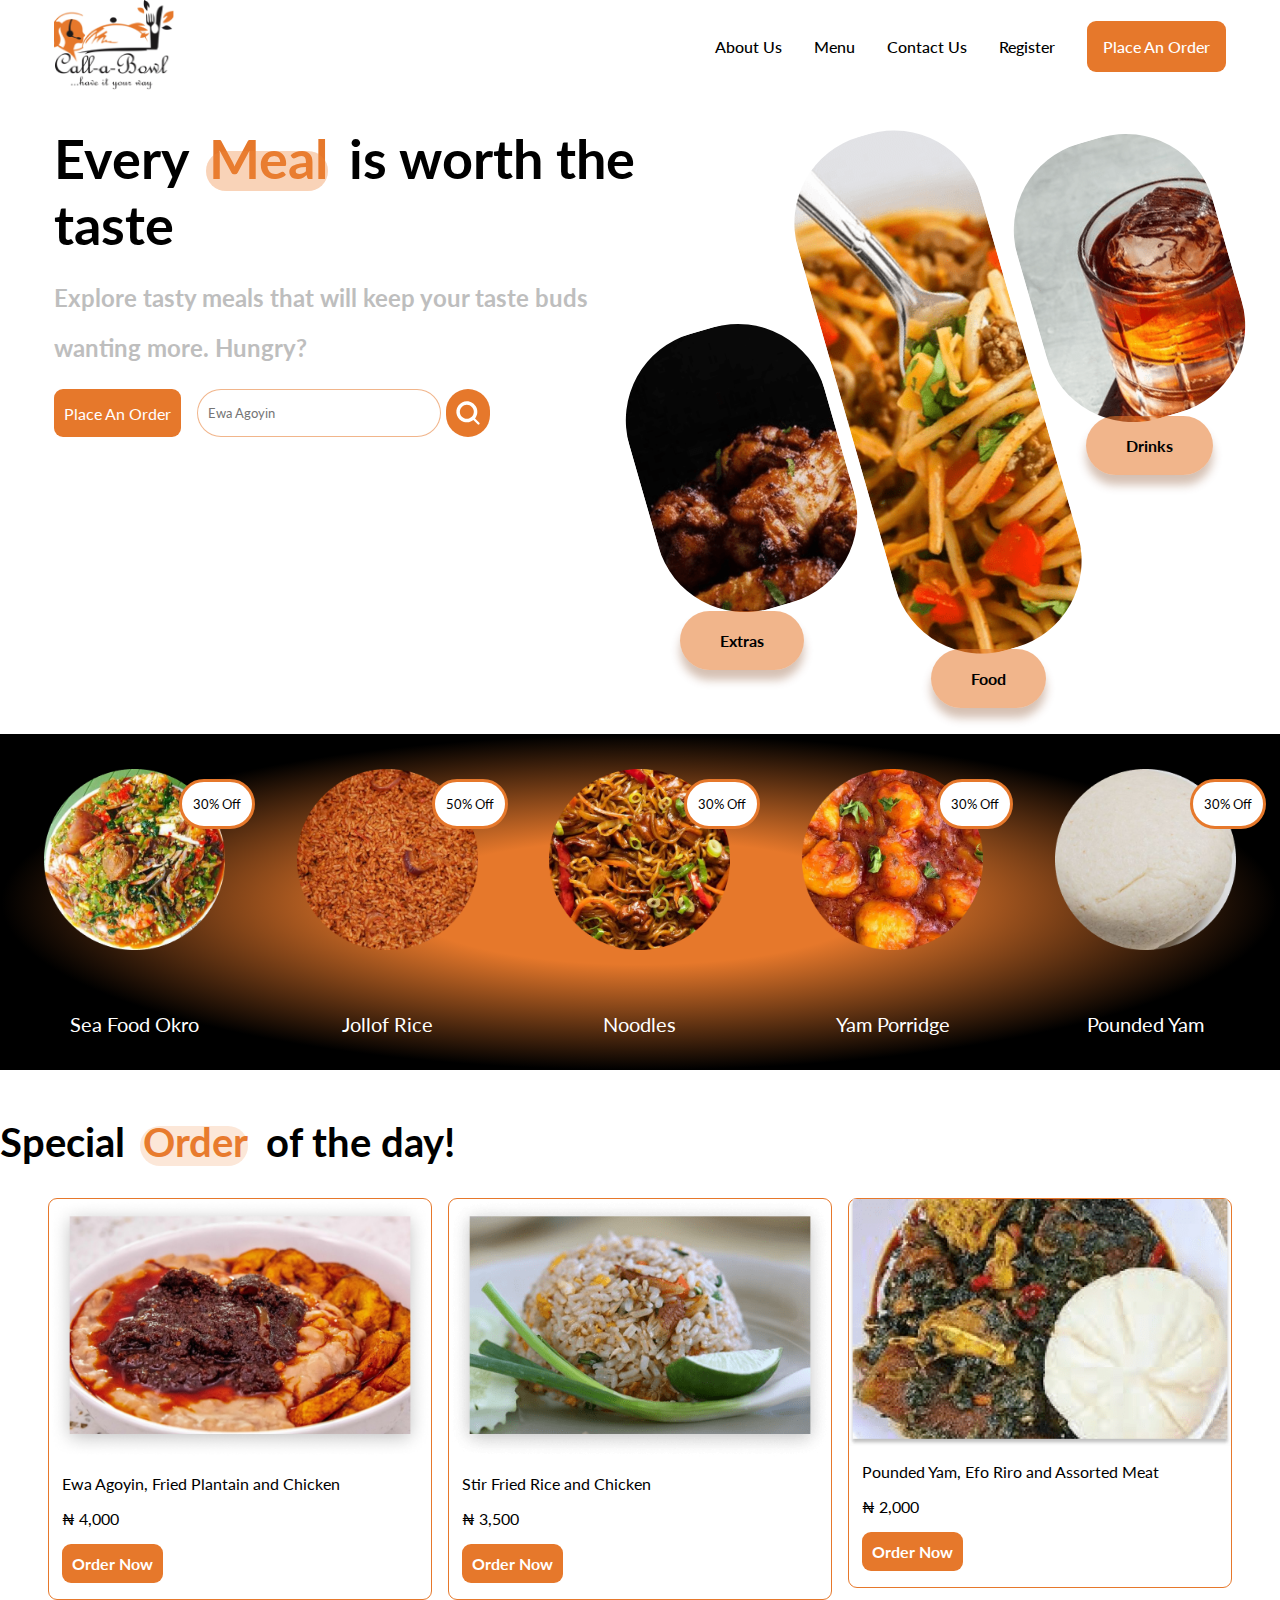
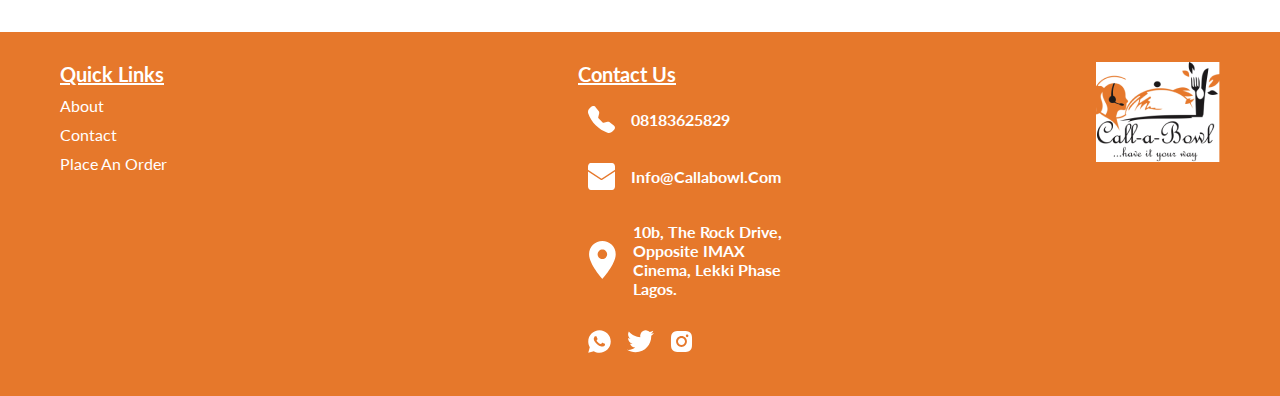
==== commit b37fb2eb: "editing" ====
--- a/index.html
+++ b/index.html
@@ -64,7 +64,7 @@
                     <h1>
                         Every <span class="orange"><span class="orange_span"></span> <span class="orange_span"></span> Meal</span> is worth the taste
                     </h1>
-                    <p>Explore tasty meals that will keep your taste buds wanting more. Hungry? </p>
+                    <p class="landing_page_p">Explore tasty meals that will keep your taste buds wanting more. Hungry? </p>
                 <div class="landing_buttons">
                     <a href="./menu.html" class="orange-bg order_btn">place an order</a>
                   <div class="search">
@@ -140,24 +140,24 @@
                     <img class="special_order_cards_img" src="./images/Rectangle12.png">
                     <div class="special_details">
                     <p>Ewa Agoyin, Fried Plantain and Chicken</p>
-                    <p class="special_details_price"> <strong> ₦</strong> 4000</p>
-                    <button class="orange-bg order_btn">place an order</button>
+                    <p class="special_details_price">  ₦ 4,000</p>
+                    <button class="orange-bg order_btn order_now">Order Now</button>
                 </div>
                 </div>
                 <div class="special_order_cards">
                     <img class="special_order_cards_img" src="./images/Rectangle13.png">
                     <div class="special_details">
                     <p>Stir Fried Rice and Chicken</p>
-                    <p class="special_details_price"> <strong> ₦</strong> 3500</p>
-                    <button class="orange-bg order_btn">place an order</button>
+                    <p class="special_details_price">  ₦ 3,500</p>
+                    <button class="orange-bg order_btn order_now">Order Now</button>
                 </div>
                 </div>
                 <div class="special_order_cards">
                     <img class="special_order_cards_img" src="./images/Rectangle14.png">
                   <div class="special_details">
                     <p>Pounded Yam, Efo Riro and Assorted Meat</p>
-                    <p class="special_details_price"> <strong> ₦</strong> 2000</p>
-                    <button class="orange-bg order_btn">place an order</button>
+                    <p class="special_details_price">  ₦ 2,000</p>
+                    <button class="orange-bg order_btn order_now">Order Now</button>
                   </div>
                 </div>
                 
@@ -169,12 +169,11 @@
     <i class="fas fa-arrow-up"></i>
   </a>
   <footer>
-        
     <div class=" footer_div quick-links">
         <p class="footer-label">Quick links</p>
-        <a href="#about">about</a>
-        <a href="#contact">contact</a>
-        <a href="#place-an-order">place an order</a>
+        <a href="./about.html">about</a>
+        <a href="./contact.html">contact</a>
+        <a href="./menu.html">place an order</a>
         </div>
     <div class="footer_div contact_us_footer">
         <p class="footer-label">contact us</p>
--- a/style.css
+++ b/style.css
@@ -25,6 +25,7 @@
     --smaller-font-size:0.8rem;
     --smallest-font-size:0.6rem;
     --landing-header-size:  3.4rem;
+    --landing-p-size:  1.5rem;
     --special-order-header-size:2.5rem;
     --page-padding-: 0px 54px ;
     --transition:all ease-in-out 0.3s;
@@ -243,6 +244,7 @@
     font-weight: 700;
     line-height: 50px;
     color: var(--grey--);
+    font-size:var(--landing-p-size);
 }
 .landing_buttons{
     display: flex;
@@ -318,7 +320,7 @@
     height: 534px;
 }
 .tilt a{
-    font-size: var(--smaller-font-size);
+    font-size: var(--small-font-size);
     display: inline-flex;
     height: 59px;
     padding: 0px 40px;
@@ -453,12 +455,10 @@
 .special_order_cards{
     width: 30%;
     display: flex;
-padding: var(--default-font-size) var(--small-font-size); 
-justify-content: space-around;
-min-height: 400px;
+justify-content: space-between;
+min-height: 380px;
 flex-direction: column;
-align-items: start;
-
+align-items: center;
 border-radius: 9px;
 border: 1px solid #E6782B;
 background: #FFF;
@@ -467,12 +467,11 @@
     aspect-ratio: 1  1;
     width: 100%;
     object-fit:contain;
- box-shadow: 0px 4px 25px 0px rgba(0, 0, 0, 0.25);
 }
 .special_order_cards p{
     font-size: var(--small-font-size);
     color: #000;
-    font-weight: 700;
+    
 }
 .special_order_cards button{
     color: #FFF;
@@ -480,13 +479,16 @@
 line-height: normal;
 }
 .special_details{
+    padding: var(--small-font-size) var(--smaller-font-size); 
     display: flex;
     flex-direction: column;
     gap: 1rem;
-    width: 100%;
-}
-
-
+    height: 100%;
+    width: 100%;
+}
+.order_now{
+    width: fit-content;
+}
 
 
 
@@ -565,8 +567,8 @@
 }
 
 .map_svg{
-    width: 60px;
-    height: 60px;
+    width: 5rem;
+    height: 5rem;
 }
 
 
@@ -620,6 +622,9 @@
 .main_about_img{
     width: 50%;
     height: 100%;
+    display: flex;
+    justify-content: center;
+    align-items: center;
     position: relative;
     background-repeat: no-repeat;
     background-position:center;
@@ -629,8 +634,9 @@
 
 .inner_img{
     position: absolute;
-    bottom: 30px;
-    right: 30px;
+    width: 40%;
+    bottom: 5rem;
+    right: -10px;
 }
 .inner_img_smaller{
     position: absolute;
@@ -646,6 +652,11 @@
     bottom: 10px;
     transform: rotate(150deg);
 }
+.bigger_img{
+    width: 70%;
+    aspect-ratio: 1 1;
+    transform: translateY(20px);
+}
 .about_sect .bold_text{
     font-weight: 800;
 }
@@ -653,6 +664,10 @@
     display: flex;
     width: 100%;
 }
+.second_about_div p{
+    font-size: var(--default-font-size);
+}
+
 .second_about_div > div{
     display: flex;
     flex-direction: column;
@@ -1016,6 +1031,8 @@
   .closee-btn{
     z-index:255;
   }
+
+
   .modal-container {
     background: white;
     border-radius: var(--radius);
@@ -1049,8 +1066,9 @@
     flex-direction: column;
     gap: 1rem;
     width: 50%;
-    
-  }
+  }
+
+  
 
   .menu_product_price{
     display: flex;
@@ -1064,10 +1082,20 @@
 
 .menu_overlay_title{
     color: #000;
+    font-weight: 800;
+    display: flex;
+    text-transform: capitalize;
+    justify-content: space-between;
+    align-items: center;
+}
+.menu_overlay_title .close_modal_overlay{
+    font-size: var(--landing-header-size);
+    color: var(--orange-100);
+}
+.menu_overlay_title p{
     font-size: var(--small-font-size);
-font-weight: 800;
-word-spacing: 0.3rem;
-text-transform: capitalize;
+    word-spacing: 0.3rem;
+    text-transform: capitalize;
 }
 .order_title{
     width: 100%;
@@ -1111,7 +1139,9 @@
 }
 
 
-
+.menu_product_drink_checkbox{
+    margin-top: 1rem;
+}
  .menu_product_drink_checkbox_label p{
     font-size: var(--smaller-font-size) !important;  
  }
@@ -1163,8 +1193,10 @@
     grid-template-columns: repeat(3, 1fr);
     place-content: center;
 }
+
+
 /* The container */
-.menu_product_swallow_checkbox_container {
+.menu_product_swallow_checkbox_container , .menu_product_drinks_checkbox_container {
     display: block;
     position: relative;
     padding-left: 1.6rem;
@@ -1178,19 +1210,19 @@
   }
   
   /* Hide the browser's default checkbox */
-  .menu_product_swallow_checkbox_container input {
+  .menu_product_swallow_checkbox_container input  , .menu_product_drinks_checkbox_container  input{
     position: absolute;
     opacity: 0;
     cursor: pointer;
     height: 0;
     width: 0;
   }
-  .menu_product_swallow_checkbox_container p {
+  .menu_product_swallow_checkbox_container p , .menu_product_drinks_checkbox_container  p{
   font-size: var(--smaller-font-size);
   }
   
   /* Create a custom checkbox */
-  .menu_product_swallow_checkbox_checkmark {
+  .menu_product_swallow_checkbox_checkmark, .menu_product_drinks_checkbox_checkmark {
     position: absolute;
     top: 0;
     left: 0;
@@ -1202,29 +1234,29 @@
   }
   
   /* On mouse-over, add a grey background color */
-  .menu_product_swallow_checkbox_container:hover input ~ .menu_product_swallow_checkbox_checkmark {
+  .menu_product_swallow_checkbox_container:hover input ~ .menu_product_swallow_checkbox_checkmark ,.menu_product_drinks_checkbox_container:hover input ~  .menu_product_drinks_checkbox_checkmark{
     background-color: #ccc;
   }
   
   /* When the checkbox is checked, add a blue background */
-  .menu_product_swallow_checkbox_container input:checked ~ .menu_product_swallow_checkbox_checkmark {
+  .menu_product_swallow_checkbox_container input:checked ~ .menu_product_swallow_checkbox_checkmark , .menu_product_drinks_checkbox_container input:checked ~ .menu_product_drinks_checkbox_checkmark{
     background-color: var(--orange-100);
   }
   
   /* Create the checkmark/indicator (hidden when not checked) */
-  .menu_product_swallow_checkbox_checkmark:after {
+  .menu_product_swallow_checkbox_checkmark:after, .menu_product_drinks_checkbox_checkmark::after {
     content: "";
     position: absolute;
     display: none;
   }
   
   /* Show the checkmark when checked */
-  .menu_product_swallow_checkbox_container input:checked ~ .menu_product_swallow_checkbox_checkmark:after {
+  .menu_product_swallow_checkbox_container input:checked ~ .menu_product_swallow_checkbox_checkmark:after,  .menu_product_drinks_checkbox_container input:checked ~ .menu_product_drinks_checkbox_checkmark:after  {
     display: block;
   }
   
   /* Style the checkmark/indicator */
-  .menu_product_swallow_checkbox_container .menu_product_swallow_checkbox_checkmark:after {
+  .menu_product_swallow_checkbox_container .menu_product_swallow_checkbox_checkmark:after, .menu_product_drinks_checkbox_container .menu_product_drinks_checkbox_checkmark:after {
     left: 7px;
     top: 5px;
     width: 5px;
@@ -1284,14 +1316,7 @@
     display: flex;
     gap: 0.3rem;
 }
-.close_btn{
-    display: flex;
-    text-align: end;
-    justify-content: end;
-    align-items: end;
-    padding-right: 1rem;
-    cursor: pointer;
-}
+
 
 
 
@@ -1578,6 +1603,8 @@
 .contact_us_bg_cont h1{
     color: white;
     font-size:var(--special-order-header-size);
+    padding: 1rem;
+    z-index: 3;
 }
 .contact_us_bg_cont_
 img{
@@ -1613,6 +1640,7 @@
 .textarea_contact_input{
     width: 99% !important; 
     display: flex;
+    font-family: var(--lato-font-family);
     justify-content: start;
     align-items: start;
     height: 300px;
@@ -1628,11 +1656,14 @@
     width: 50%;
     height: 100%;
 }
+
 .client_location_map{
     width: 100%;
     height:200px;
 }
-
+.client_location_map_contact{
+    height:530px;
+}
 
 
 
@@ -1736,7 +1767,8 @@
     gap: 1rem;
 }
 .success_img{
-    width: 14pxrem;
+    width: 14rem;
+    mix-blend-mode: difference;
     aspect-ratio: 1 1;
 }
 .success_a{
@@ -1999,7 +2031,6 @@
     aspect-ratio:  1 1;
     background-size: cover;
 width: 50%;
-box-shadow: 0px 4px 25px 0px rgba(0, 0, 0, 0.25);
 }
 .special_order h1{
 font-size: var(--special-order-header-size);
@@ -2186,10 +2217,14 @@
     margin-top: 0.5rem;
     height: fit-content;
     padding: 1rem;
+    display: flex;
+
 }
 .contact_us_bg_cont_img{
-height: 10%;
-width: 20%;
+height: 30%;
+width: 40%;
+display: none;
+
 object-fit: cover;
 
 }
@@ -2207,18 +2242,18 @@
     display: flex;
     gap: 3%;
     flex-wrap: wrap;
-    padding-bottom: 2rem;
 }
 .textarea_contact_input{
     height: 150px;
 }
 .client_location_map{
     width: 100%;
-    height:100px;
+    height:200px;
 }
 .client_location{
     width: 100%;
     height: 100%;
+    padding-bottom: 2rem;   
 }
 .signup_form{
     
@@ -2393,19 +2428,19 @@
 .special_order_cards{
     width: 30%;
     display: flex;
-padding: var(--small-font-size) var(--smaller-font-size); 
+    padding: 0.2rem 0.3rem ; 
 justify-content: space-between;
-min-height: 350px;
+min-height: 320px;
 }
 .special_details{
     display: flex;    
     flex-direction: column;
+    padding: var(--small-font-size) var(--small-font-size); 
     gap: 0.8rem;
 }
 .special_order_cards_img{
     mix-blend-mode:multiply;
     aspect-ratio: 1 1;
-box-shadow: 0px 4px 25px 0px rgba(0, 0, 0, 0.25);
 }
 .phone_svg, .email_svg{
     width: 18px;
@@ -2413,11 +2448,13 @@
 }
 
 .map_svg{
-    width: 50px;
-    height: 50px;
-}
-
-
+    width: 5rem;
+    height: 5rem;
+}
+
+.client_location_map_contact{
+    height:470px;
+}
 
 .location_cont{
     flex-direction: column;
@@ -2438,5 +2475,25 @@
    top: 5.2rem; 
     overflow-x: scroll;
 }
+
+.inner_img{
+    position: absolute;
+    width: 100px;
+    bottom: 5rem;
+}
+.inner_img_smaller{
+    right: -5px;
+    top: 150px;
+}
+.inner_img_sphere{
+    left: 150px;
+    bottom: 10px;
+    transform: rotate(150deg);
+}
+.bigger_img{
+    width: 400px;
+    aspect-ratio:  1  1;
+    transform: translateY(20px);
+}
 }
 /* , 768px, 1024px, and 1200px */
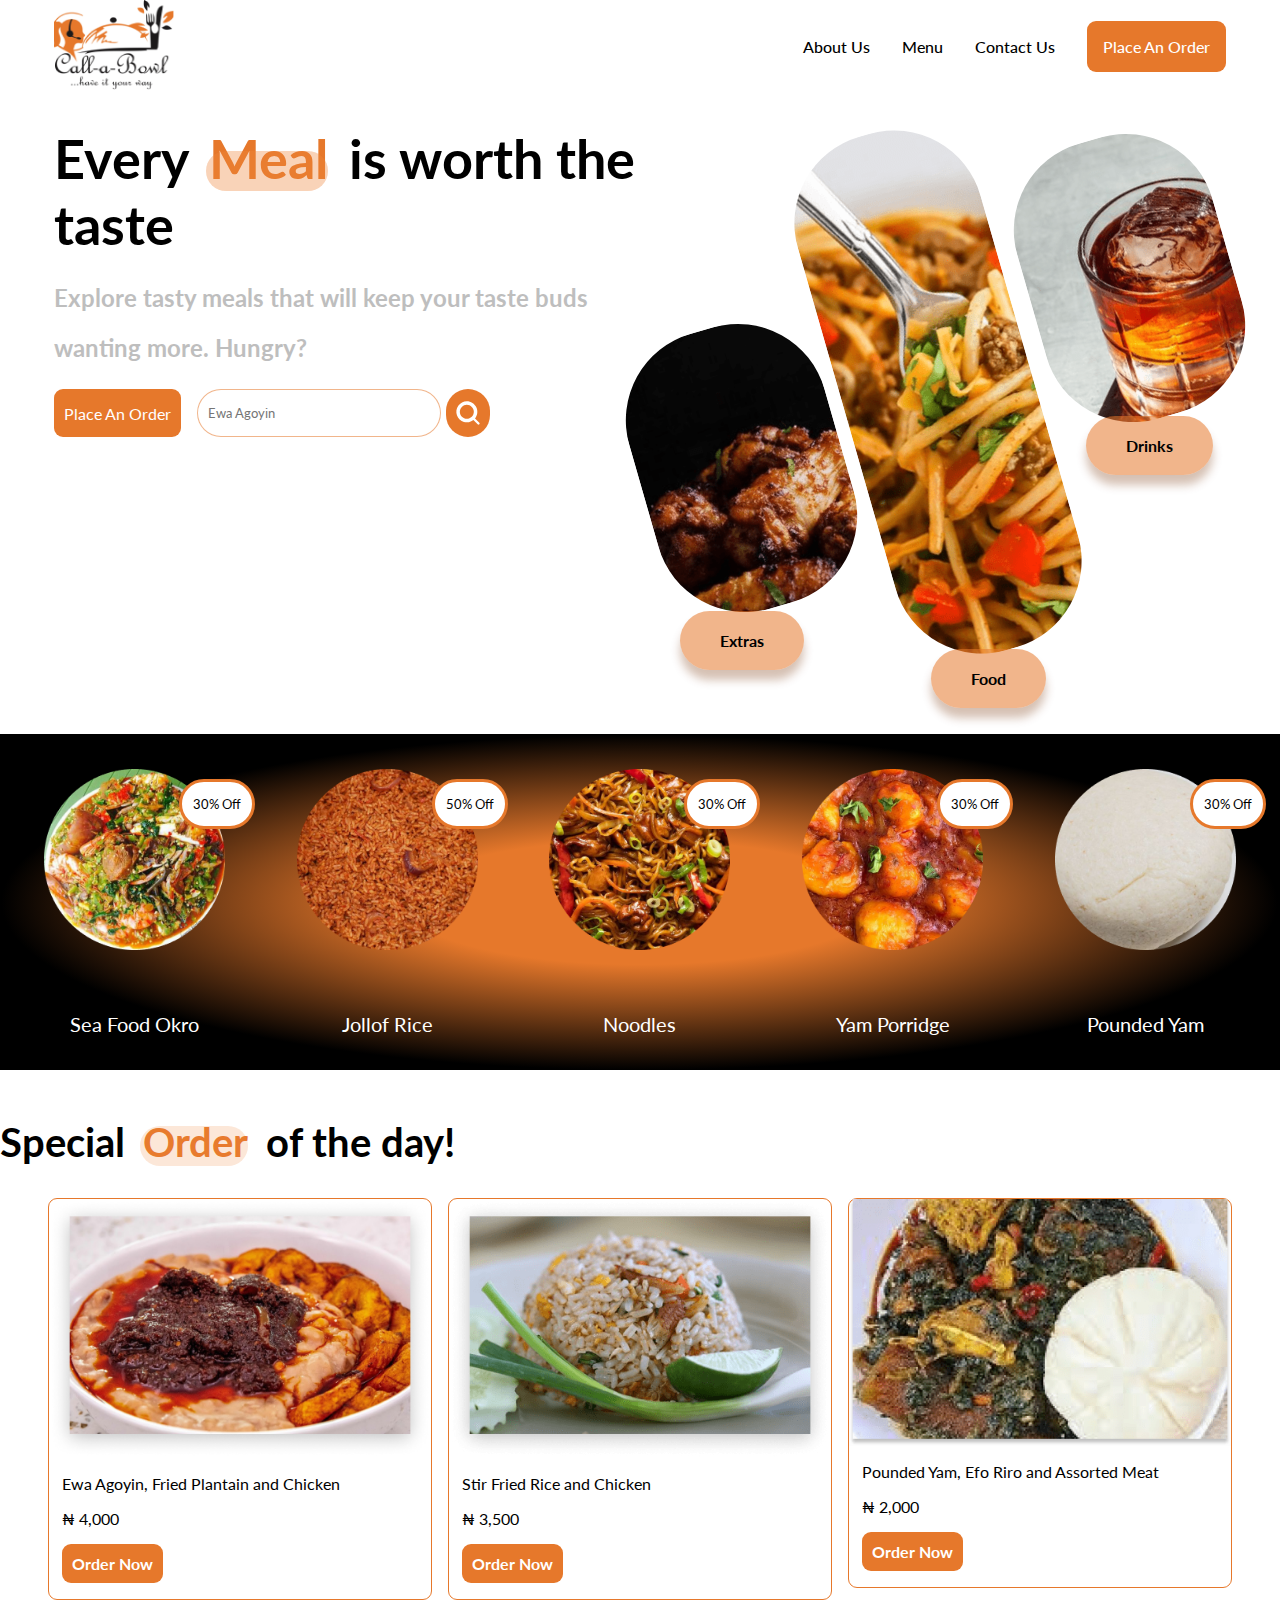
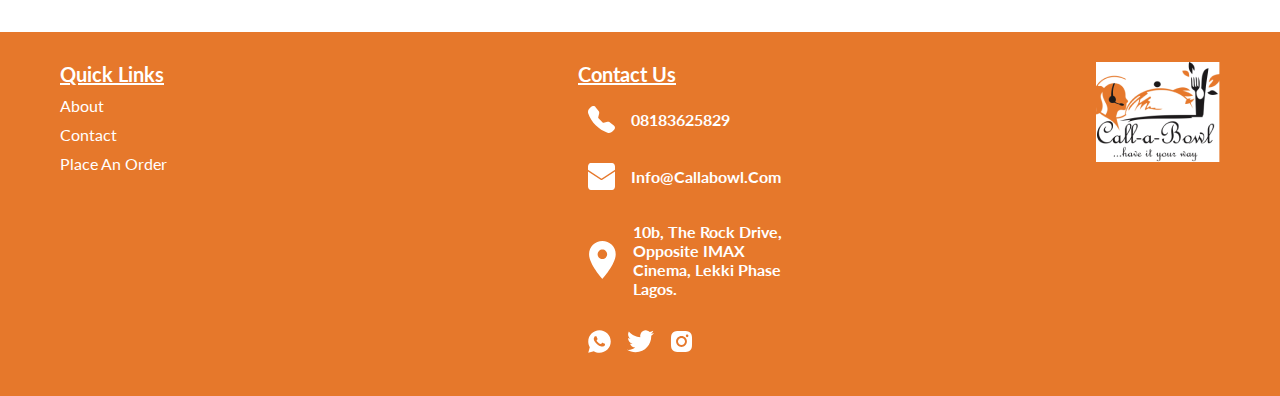
==== commit 5e3055b7: "fixing up" ====
--- a/index.html
+++ b/index.html
@@ -18,10 +18,10 @@
     
 </head>
 <body>
-    <header>
+   <header>
         <nav class="nav"  id="nav">            
         <div class="nav-header" >
-            <a href="https://adudanieltech.github.io/call-a-bowl/">
+            <a target="_blank" href="https://adudanieltech.github.io/call-a-bowl/">
 
                 <img src="./images/logo 4.png" alt="logo" class="nav_logo_img">    
             </a>
@@ -36,7 +36,7 @@
                     <a href="./about.html" class="nav_link">
                         about us
                 </a>
-            </div>
+                </div>
                 <div class="nav_links_div">
                     <a href="./menu.html" class="nav_link">menu</a>
                 </div>
@@ -44,13 +44,8 @@
                     <a href="./contact.html" class="nav_link">
                         contact us
                 </a>
-            </div>
-                <div class="nav_links_div">
-                    <a href="#register" class="nav_link">
-                        register
-                </a>
-            </div>
-                    <a href="./menu.html"class="orange-bg order_link" >
+                 </div>
+                    <a href="./location.html"class="orange-bg order_link" >
                         place an order
                 </a>
         </div>
@@ -79,51 +74,51 @@
             <div class="landing_page_images">
                 <div class="tilt">
                     <div class="tilt-background" style="background: url(./images/image19.png) lightgray 50% / cover no-repeat;"></div>
-                    <a  href="" class="tilt-text">Extras</a>
+                    <a  href="/menu.html#EXTRAS" class="tilt-text">Extras</a>
                 </div>
                 <div class=" tilt middle_tilt ">
                     <div class="tilt-background tilt-middle" style="background: url(./images/image17.png) lightgray 50% / cover no-repeat; "></div>
-                    <a class="tilt-text">Food</a>
+                    <a href="/menu.html" class="tilt-text">Food</a>
                     
                 </div>
                 <div class="tilt">
                     <div class="tilt-background" style="background: url(./images/image18.png) lightgray 50% / cover no-repeat;"></div>
-                    <a class="tilt-text">Drinks</a>
+                    <a href="/menu.html#DRINKS" class="tilt-text">Drinks</a>
 
                 </div>
             </div>
     </section>
     <section class="quick_select">
          <div>
-            <a href="" class="quick_select_food">
+            <a href="./menu.html#SOUP" class="quick_select_food">
                 <div>
                     <img class="quick_select_food_ellipse" src="./images/Ellipse 18.png" alt="pizza">
                     <span class="off-price"> 30% off</span>
                 </div>
                 <p>Sea Food Okro</p>
             </a>
-            <a href="" class="quick_select_food">
+            <a href="./menu.html#RICE_MEALS" class="quick_select_food">
                 <div>
                     <img class="quick_select_food_ellipse" src="./images/Ellipse 17.png" alt="pizza">
                     <span class="off-price"> 50% off</span>
                 </div>
                 <p>jollof rice</p>
             </a>
-            <a href="" class="quick_select_food">
+            <a href="./menu.html#PASTA_&_NOODLES" class="quick_select_food">
                 <div>
                     <img class="quick_select_food_ellipse" src="./images/Ellipse 19.png" alt="pizza">
                     <span class="off-price"> 30% off</span>
                 </div>
                 <p>Noodles</p>
             </a>
-            <a href="" class="quick_select_food">
+            <a href="./menu.html#YAM_&_PLANTAIN" class="quick_select_food">
                 <div>
                     <img class="quick_select_food_ellipse" src="./images/Ellipse 20.png" alt="pizza">
                     <span class="off-price"> 30% off</span>
                 </div>
                 <p>Yam porridge</p>
             </a>
-            <a href="./menu.html#YAM & PLANTAIN" class="quick_select_food">
+            <a href="./menu.html#SOUP" class="quick_select_food">
                 <div>
                     <img class="quick_select_food_ellipse" src="./images/Ellipse 22.png" alt="pizza">
                     <span class="off-price"> 30% off</span>
@@ -168,7 +163,7 @@
 <a class="scroll-link top-link" href="#home">
     <i class="fas fa-arrow-up"></i>
   </a>
-  <footer>
+<footer>
     <div class=" footer_div quick-links">
         <p class="footer-label">Quick links</p>
         <a href="./about.html">about</a>
@@ -198,7 +193,7 @@
             <p>10b, The Rock Drive, Opposite IMAX Cinema, Lekki Phase Lagos.</p>
        </div>
        <div class="footer_socials">
-        <a href="">
+        <a target="_blank" href="https://wa.link/77nfyd">
             <svg width="23" height="23" viewBox="0 0 23 23" fill="none" xmlns="http://www.w3.org/2000/svg">
                 <path d="M11.502 0.25C17.7153 0.25 22.752 5.28663 22.752 11.5C22.752 17.7134 17.7153 22.75 11.502 22.75C9.51384 22.7532 7.56071 22.2271 5.84322 21.2256L0.256469 22.75L1.77747 17.161C0.775199 15.443 0.248647 13.489 0.251969 11.5C0.251969 5.28663 5.28859 0.25 11.502 0.25ZM7.66797 6.2125L7.44297 6.2215C7.29731 6.23037 7.15495 6.26864 7.02447 6.334C6.90243 6.40311 6.79103 6.4895 6.69372 6.5905C6.55872 6.71763 6.48222 6.82788 6.40009 6.93475C5.98398 7.47577 5.75994 8.13998 5.76334 8.8225C5.76559 9.37375 5.90959 9.91037 6.13459 10.4121C6.59472 11.4269 7.35184 12.5012 8.35084 13.4969C8.59159 13.7365 8.82784 13.9773 9.08209 14.2011C10.3234 15.294 11.8026 16.0822 13.4021 16.5029L14.0411 16.6007C14.2492 16.612 14.4573 16.5963 14.6666 16.5861C14.9942 16.5692 15.3142 16.4805 15.6037 16.3263C15.751 16.2504 15.8948 16.1678 16.0346 16.0787C16.0346 16.0787 16.083 16.0472 16.1752 15.9775C16.3271 15.865 16.4205 15.7851 16.5465 15.6535C16.6398 15.5568 16.7208 15.4431 16.7827 15.3138C16.8705 15.1304 16.9582 14.7805 16.9942 14.4891C17.0212 14.2664 17.0133 14.1449 17.01 14.0695C17.0055 13.9491 16.9053 13.8243 16.7962 13.7714L16.1415 13.4778C16.1415 13.4778 15.1627 13.0514 14.5642 12.7791C14.5016 12.7518 14.4345 12.7361 14.3662 12.733C14.2892 12.7251 14.2115 12.7338 14.1381 12.7584C14.0648 12.783 13.9976 12.8231 13.941 12.8759C13.9353 12.8736 13.86 12.9377 13.0466 13.9233C12.9999 13.986 12.9356 14.0334 12.8619 14.0594C12.7881 14.0855 12.7083 14.089 12.6326 14.0695C12.5593 14.0498 12.4875 14.025 12.4177 13.9953C12.2782 13.9368 12.2298 13.9142 12.1342 13.8737C11.4885 13.592 10.8907 13.2113 10.3623 12.7454C10.2206 12.6216 10.089 12.4866 9.95397 12.3561C9.51138 11.9323 9.12566 11.4528 8.80647 10.9296L8.74009 10.8228C8.69242 10.7509 8.65387 10.6735 8.62534 10.5921C8.58259 10.4268 8.69397 10.294 8.69397 10.294C8.69397 10.294 8.96734 9.99475 9.09447 9.83275C9.21822 9.67525 9.32284 9.52225 9.39034 9.41313C9.52309 9.19938 9.56472 8.98 9.49497 8.81013C9.17997 8.04063 8.85372 7.2745 8.51847 6.514C8.45209 6.36325 8.25522 6.25525 8.07634 6.23387C8.01559 6.22712 7.95484 6.22038 7.89409 6.21588C7.74301 6.20837 7.59162 6.20987 7.44072 6.22038L7.66684 6.21137L7.66797 6.2125Z" fill="white"/>
                 </svg>
@@ -209,7 +204,7 @@
                     </svg>
                     
             </a>
-            <a href="">
+            <a target="_blank" href="https://www.instagram.com/callabowl/">
                 <svg width="23" height="23" viewBox="0 0 23 23" fill="none" xmlns="http://www.w3.org/2000/svg">
                     <path d="M11.5 7.98521C9.56465 7.98521 7.98526 9.5646 7.98526 11.5C7.98526 13.4353 9.56465 15.0147 11.5 15.0147C13.4354 15.0147 15.0147 13.4353 15.0147 11.5C15.0147 9.5646 13.4354 7.98521 11.5 7.98521ZM22.0416 11.5C22.0416 10.0445 22.0548 8.6022 21.973 7.14937C21.8913 5.46187 21.5063 3.96421 20.2724 2.73023C19.0357 1.49361 17.5407 1.11128 15.8532 1.02954C14.3978 0.947806 12.9555 0.960989 11.5026 0.960989C10.0472 0.960989 8.60489 0.947806 7.15205 1.02954C5.46455 1.11128 3.9669 1.49624 2.73291 2.73023C1.49629 3.96685 1.11397 5.46187 1.03223 7.14937C0.950491 8.60484 0.963675 10.0471 0.963675 11.5C0.963675 12.9528 0.950491 14.3977 1.03223 15.8505C1.11397 17.538 1.49893 19.0357 2.73291 20.2697C3.96953 21.5063 5.46455 21.8886 7.15205 21.9704C8.60752 22.0521 10.0498 22.0389 11.5026 22.0389C12.9581 22.0389 14.4004 22.0521 15.8532 21.9704C17.5407 21.8886 19.0384 21.5037 20.2724 20.2697C21.509 19.0331 21.8913 17.538 21.973 15.8505C22.0574 14.3977 22.0416 12.9554 22.0416 11.5ZM11.5 16.9079C8.50733 16.9079 6.09209 14.4926 6.09209 11.5C6.09209 8.50728 8.50733 6.09204 11.5 6.09204C14.4927 6.09204 16.9079 8.50728 16.9079 11.5C16.9079 14.4926 14.4927 16.9079 11.5 16.9079ZM17.1294 7.13355C16.4307 7.13355 15.8664 6.56929 15.8664 5.87056C15.8664 5.17183 16.4307 4.60757 17.1294 4.60757C17.8281 4.60757 18.3924 5.17183 18.3924 5.87056C18.3926 6.03648 18.3601 6.2008 18.2967 6.35413C18.2333 6.50746 18.1402 6.64677 18.0229 6.76409C17.9056 6.88141 17.7663 6.97444 17.613 7.03783C17.4596 7.10123 17.2953 7.13376 17.1294 7.13355Z" fill="white"/>
                     </svg>                            
--- a/style.css
+++ b/style.css
@@ -152,7 +152,7 @@
 
 .nav_links{
 display: flex;
-justify-content: center;
+justify-content: space-between;
 align-items: center;
 gap: 2rem;
 
@@ -173,10 +173,6 @@
     transition: var(--transition);
     cursor: pointer;
     display: none;
-  }
-  .nav-toggle:hover {
-    color: ora;
-    transform: rotate(90deg);
   }
 
   .fixed-nav {
@@ -641,19 +637,19 @@
 .inner_img_smaller{
     position: absolute;
     width: 40px;
-    right: 10px;
+    right: 2%;
     top: 100px;
 }
 .inner_img_sphere{
     position: absolute;
     width: 70px;
     height: 20px;
-    left: 250px;
+    right: 50%;
     bottom: 10px;
     transform: rotate(150deg);
 }
 .bigger_img{
-    width: 70%;
+    width: 100%;
     aspect-ratio: 1 1;
     transform: translateY(20px);
 }
@@ -685,13 +681,16 @@
 .inner_img_2{
     position: absolute;
     top: 150px;
-    left: -50px;
+    left: 37px;
+    top: 35%;
+    width: 30%;
 }
 .inner_img_smaller_2{
     position: absolute;
-    width: 40px;
-    left: 80px !important;
-    bottom: 5px;
+    width: 7%;
+    left: 15% !important;
+    top: 70%;
+    z-index: 2;
     
 }
 .inner_img_sphere_2{
@@ -702,6 +701,10 @@
     top: 30px;
     transform: rotate(120deg);
 }
+.bigger_img_2{
+    position: relative;
+    width: 50%;
+}
 
 
 
@@ -833,6 +836,9 @@
     margin: 0px;
     width: 100%;
     flex-direction: column;
+    display: flex;
+    max-width: 1300px;
+    margin:0px;
     gap: 1.5rem;
 }
 
@@ -911,8 +917,14 @@
 
 .menu_main_cont{
     display: flex;
+    margin:0px;
+    width: 100%;
+    display: flex;
     flex-direction: column;
     gap: 1rem;
+    display: flex;
+    max-width: 100%;
+    margin:0px;
 }
 .item_menu_name{
     text-transform: uppercase;
@@ -1395,11 +1407,15 @@
         justify-content: space-between;
         align-items: center;
     }
+
     .cart_overlay_header .section_header{
         align-items: center;
         
         justify-content: start;
         width: 50%;
+    }
+    .cart_overlay_header .close-btn{
+        cursor: pointer;
     }
     .cart_overlay_items{
         display: flex;
@@ -1454,6 +1470,7 @@
         font-weight: 600;
         color: #515151;
         font-size: var(--smaller-font-size);
+        cursor: pointer;
     }
     .cart_overlay_item_product_quantity_cont{
         display: flex;
@@ -1465,6 +1482,7 @@
         justify-content: center;
         align-items : center;
         text-align: end;
+        cursor: pointer;
     }
     .box_google{
         margin-left: 0.5rem;
@@ -1520,6 +1538,7 @@
         background-color: var(--orange-100);
         border: none;
         color: white;  
+        cursor: pointer;
     }
     .cart_overlay_checkout_total_cont{
         
@@ -1775,6 +1794,12 @@
     text-transform: capitalize;
     padding: 1rem 1rem;
 }
+.success p{
+    font-size: var(--small-font-size);
+    width: 100%;
+    text-align: center;
+    
+}
 
 
 .total_cont{
@@ -2105,19 +2130,24 @@
     bottom: 2px;
     transform: rotate(150deg);
 }
+.bigger_img{
+
+    width: 70%;
+}
 .inner_img_2{
     position: absolute;
-    top: 80px;
-    left: 0px;
+    top: 90px;
+    left: 10px;
     width: 30%;
 }
+
 .inner_img_smaller_2{
     position: absolute;
     width: 30px;
-    left: 15% !important;
-    bottom: 5px;
-    
-}
+    left: 10% !important;
+    top: 80%;
+}
+
 .inner_img_sphere_2{
     position: absolute;
     width: 50px;
@@ -2478,22 +2508,30 @@
 
 .inner_img{
     position: absolute;
-    width: 100px;
-    bottom: 5rem;
+    width: 50%;
+    right: -40px;
+    bottom: 15%;
 }
 .inner_img_smaller{
-    right: -5px;
+    right: -10%;
     top: 150px;
 }
 .inner_img_sphere{
-    left: 150px;
-    bottom: 10px;
+    right: 40%;
+    bottom: 10%;
     transform: rotate(150deg);
 }
 .bigger_img{
-    width: 400px;
+    width: 100%;
     aspect-ratio:  1  1;
     transform: translateY(20px);
 }
+.inner_img_2{
+    position: absolute;
+    top: 150px;
+    left: 20px;
+    top: 41%;
+    width: 30%;
+}
 }
 /* , 768px, 1024px, and 1200px */
